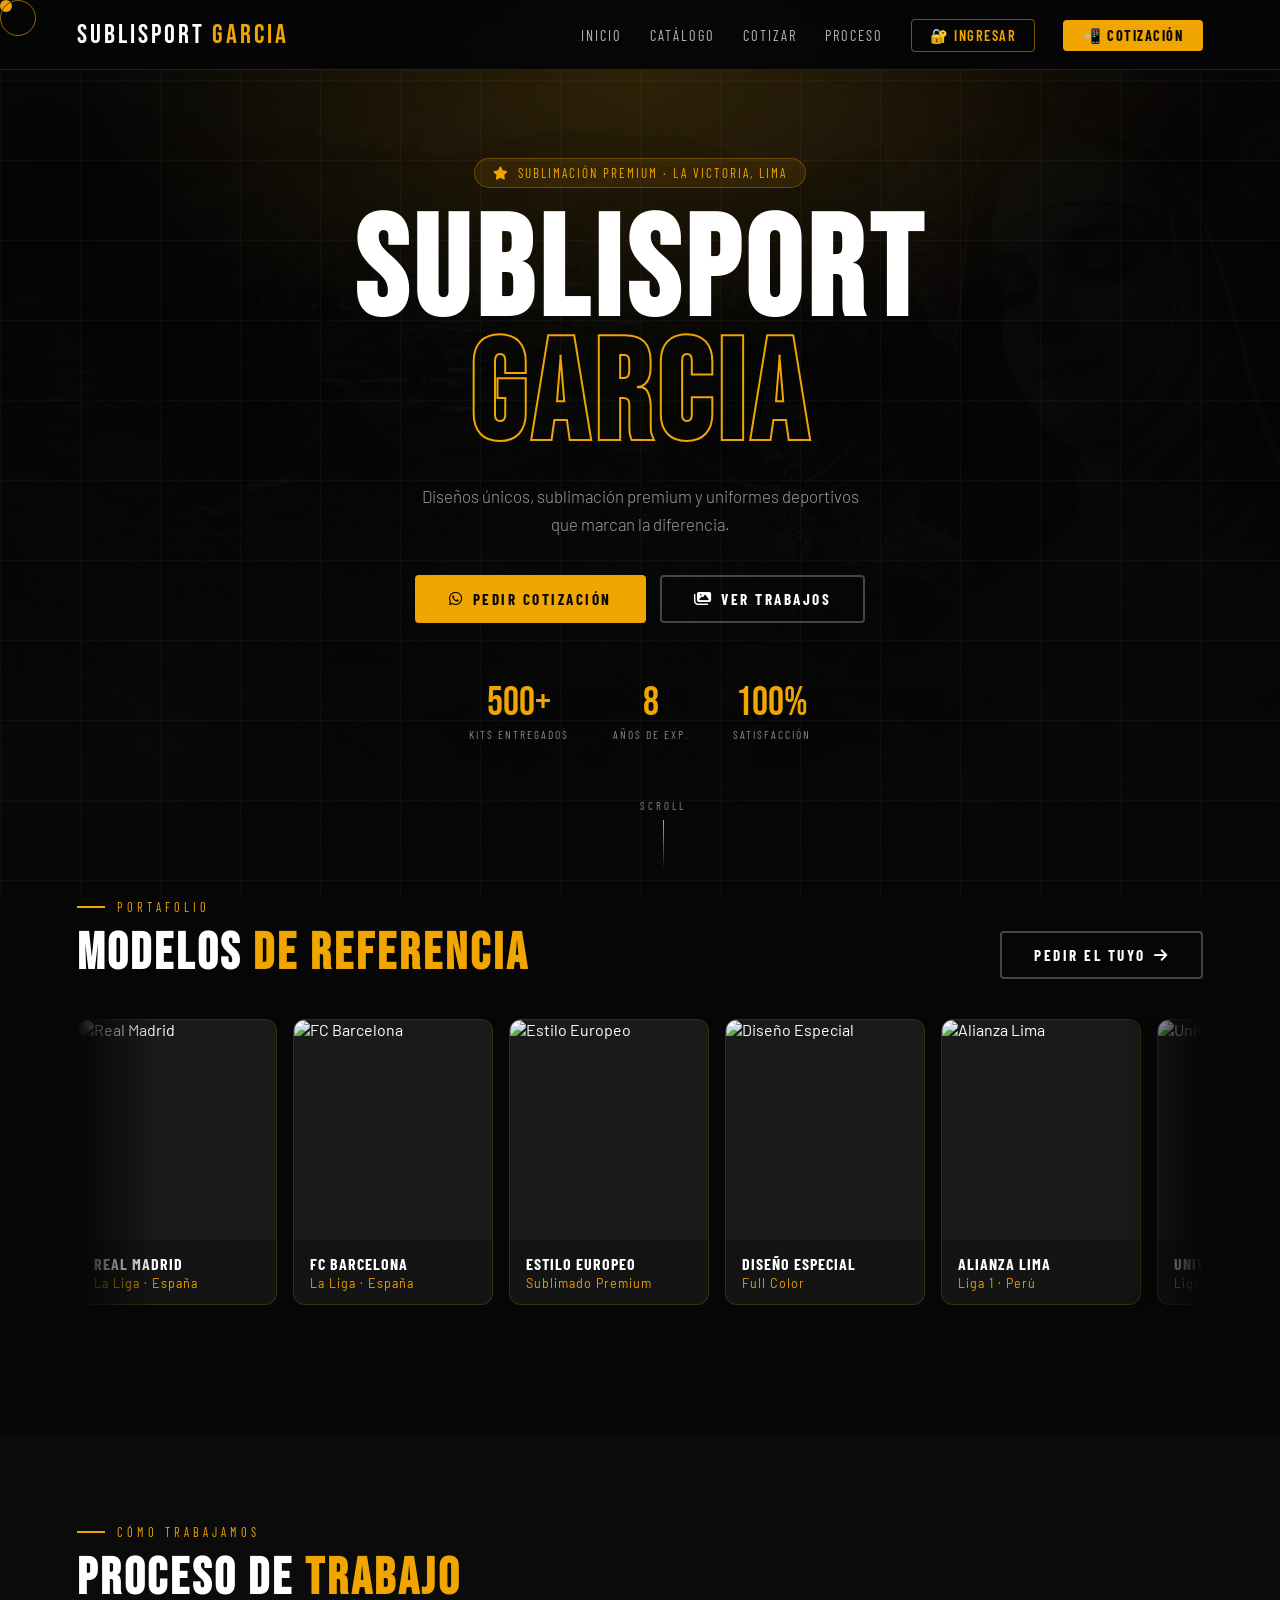
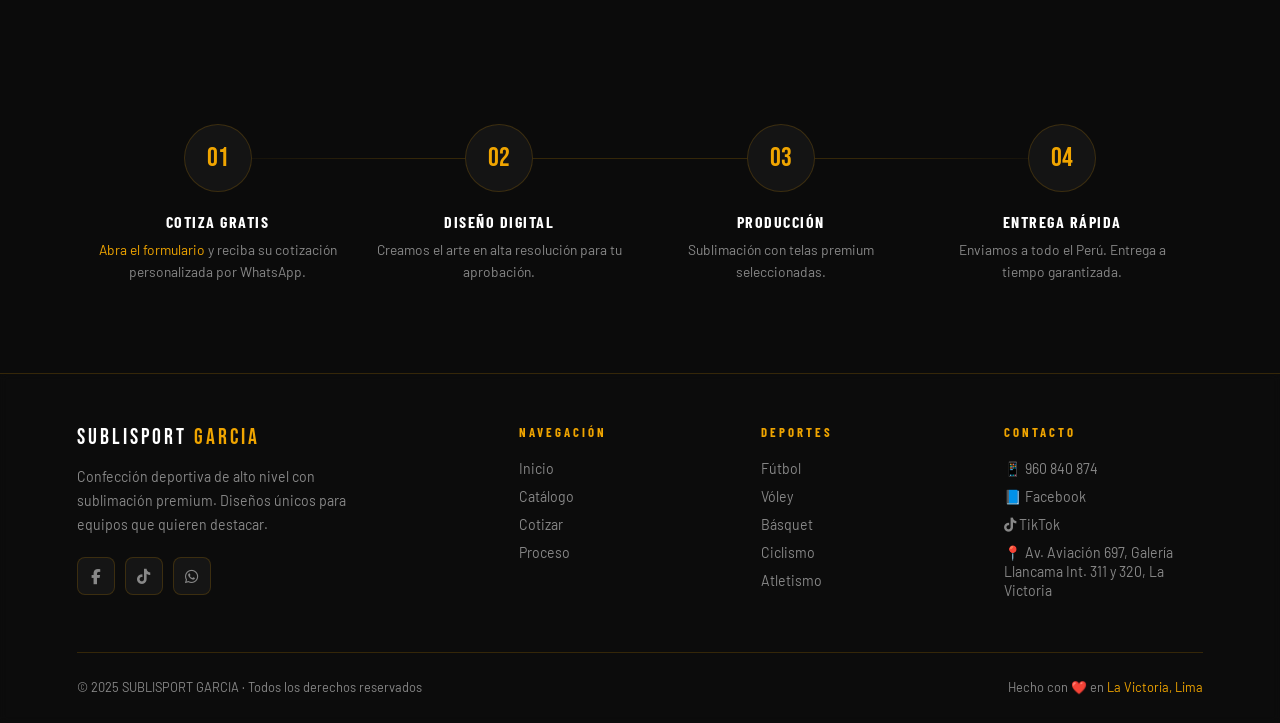
==== src/SubliSport.Web/wwwroot/index.html @ f40c61a0 "Agregar fondo sutil de Santa Rosa de Lima en la landing. Incluye imagen optimizada con degradado dor" ====
<!DOCTYPE html>
<html lang="es">
<head>
<meta charset="UTF-8">
<meta name="viewport" content="width=device-width, initial-scale=1.0">
<title>SUBLISPORT GARCIA | Confección Deportiva de Élite</title>
<link href="https://fonts.googleapis.com/css2?family=Bebas+Neue&family=Barlow+Condensed:wght@300;400;600;700&family=Barlow:wght@300;400;500&display=swap" rel="stylesheet">
<link rel="stylesheet" href="https://cdnjs.cloudflare.com/ajax/libs/font-awesome/6.5.0/css/all.min.css">
<style>
:root {
  --gold: #F0A500;
  --gold-light: #FFD166;
  --black: #060606;
  --dark: #0E0E0E;
  --card: #141414;
  --border: rgba(240,165,0,0.18);
  --white: #FFFFFF;
  --gray: #888;
}
*, *::before, *::after { margin:0; padding:0; box-sizing:border-box; }
html { scroll-behavior: smooth; }
body { background: var(--black); color: var(--white); font-family: 'Barlow', sans-serif; overflow-x: hidden; cursor: none; position: relative; }
.site-backdrop { position: fixed; inset: 0; z-index: 0; pointer-events: none; overflow: hidden; }
.site-backdrop-photo { position: absolute; inset: -6%; background: url('assets/img/santa-rosita.jpg') center/cover no-repeat; opacity: 0.13; filter: grayscale(20%) sepia(18%) contrast(1.04) brightness(0.52); transform: scale(1.06); animation: bgDrift 32s ease-in-out infinite alternate; }
.site-backdrop-glow { position: absolute; inset: 0; background: radial-gradient(ellipse 100% 75% at 50% -5%, rgba(240,165,0,0.2) 0%, transparent 52%), radial-gradient(ellipse 65% 55% at 95% 95%, rgba(240,165,0,0.07) 0%, transparent 48%), radial-gradient(ellipse 55% 45% at 5% 85%, rgba(255,209,102,0.05) 0%, transparent 42%); }
.site-backdrop-veil { position: absolute; inset: 0; background: linear-gradient(180deg, rgba(6,6,6,0.84) 0%, rgba(6,6,6,0.5) 38%, rgba(6,6,6,0.68) 62%, rgba(6,6,6,0.94) 100%), linear-gradient(118deg, rgba(6,6,6,0.78) 0%, transparent 40%, rgba(6,6,6,0.82) 100%); }
@keyframes bgDrift { from { transform: scale(1.06) translate(0, 0); } to { transform: scale(1.09) translate(-0.8%, 0.6%); } }
.navbar, .hero, .section, footer { position: relative; z-index: 1; }
.cursor { width:12px; height:12px; background:var(--gold); border-radius:50%; position:fixed; top:0; left:0; pointer-events:none; z-index:99999; transition:transform 0.1s; mix-blend-mode:difference; }
.cursor-ring { width:36px; height:36px; border:1.5px solid var(--gold); border-radius:50%; position:fixed; top:0; left:0; pointer-events:none; z-index:99998; transition:all 0.15s ease; opacity:0.6; }
::-webkit-scrollbar { width: 4px; }
::-webkit-scrollbar-track { background: var(--black); }
::-webkit-scrollbar-thumb { background: var(--gold); border-radius: 4px; }

.navbar { display:flex; justify-content:space-between; align-items:center; padding:0 6%; height:70px; background:rgba(6,6,6,0.96); backdrop-filter:blur(12px); position:fixed; width:100%; z-index:1000; border-bottom:1px solid var(--border); transition:0.3s; }
.navbar.scrolled { box-shadow: 0 4px 40px rgba(240,165,0,0.08); }
.logo { font-family:'Bebas Neue'; font-size:1.7rem; letter-spacing:3px; color:var(--white); text-decoration:none; }
.logo span { color:var(--gold); }
.nav-links { display:flex; list-style:none; gap:28px; align-items:center; }
.nav-links a { color:rgba(255,255,255,0.7); text-decoration:none; font-family:'Barlow Condensed'; font-size:0.9rem; letter-spacing:2px; text-transform:uppercase; transition:color 0.25s; position:relative; padding-bottom:4px; }
.nav-links a::after { content:''; position:absolute; bottom:0; left:0; width:0; height:1.5px; background:var(--gold); transition:width 0.3s; }
.nav-links a:hover { color:var(--white); }
.nav-links a:hover::after { width:100%; }
.nav-cta { background:var(--gold)!important; color:var(--black)!important; padding:7px 20px!important; border-radius:4px; font-weight:700!important; letter-spacing:1.5px!important; }
.nav-cta::after { display:none!important; }
.nav-cta:hover { background:var(--gold-light)!important; }
.nav-login { border:1.5px solid rgba(240,165,0,0.5)!important; color:var(--gold)!important; padding:7px 18px!important; border-radius:4px; font-weight:600!important; letter-spacing:1.5px!important; }
.nav-login::after { display:none!important; }
.nav-login:hover { background:rgba(240,165,0,0.12)!important; color:var(--gold-light)!important; }
.hamburger { display:none; flex-direction:column; gap:5px; cursor:pointer; background:none; border:none; }
.hamburger span { width:24px; height:2px; background:var(--white); transition:0.3s; display:block; }

.hero { height:100vh; display:flex; align-items:center; justify-content:center; text-align:center; position:relative; overflow:hidden; }
.hero-bg { position:absolute; inset:0; background: radial-gradient(ellipse 75% 55% at 50% 8%, rgba(240,165,0,0.14) 0%, transparent 58%), linear-gradient(180deg, rgba(6,6,6,0.15) 0%, transparent 45%, rgba(10,10,10,0.35) 100%); }
.field-lines { position:absolute; inset:0; opacity:0.04; background-image: linear-gradient(90deg,rgba(255,255,255,0.8) 1px,transparent 1px), linear-gradient(rgba(255,255,255,0.8) 1px,transparent 1px); background-size:80px 80px; }
.hero-badge { display:inline-flex; align-items:center; gap:8px; background:rgba(240,165,0,0.1); border:1px solid rgba(240,165,0,0.3); border-radius:30px; padding:6px 18px; font-family:'Barlow Condensed'; font-size:0.82rem; letter-spacing:2px; color:var(--gold); text-transform:uppercase; margin-bottom:24px; animation:fadeDown 1s 0.2s both; }
.hero-content { position:relative; z-index:2; max-width:900px; padding:0 20px; }
.hero-content h1 { font-family:'Bebas Neue'; font-size:clamp(5rem,11vw,10rem); line-height:0.88; letter-spacing:6px; margin-bottom:22px; animation:fadeUp 1s 0.4s both; }
.hero-content h1 em { font-style:normal; -webkit-text-stroke:2px var(--gold); color:transparent; }
.hero-content p { font-size:1.05rem; color:rgba(255,255,255,0.6); max-width:460px; margin:0 auto 36px; line-height:1.7; font-weight:300; animation:fadeUp 1s 0.6s both; }
.hero-btns { display:flex; gap:14px; justify-content:center; flex-wrap:wrap; animation:fadeUp 1s 0.8s both; }
.btn-main { background:var(--gold); color:var(--black); padding:13px 32px; text-decoration:none; font-family:'Barlow Condensed'; font-size:0.95rem; font-weight:700; letter-spacing:2.5px; text-transform:uppercase; border-radius:4px; transition:all 0.3s; border:2px solid var(--gold); display:inline-flex; align-items:center; gap:8px; cursor:pointer; }
.btn-main:hover { background:transparent; color:var(--gold); transform:translateY(-2px); }
.btn-outline { border:2px solid rgba(255,255,255,0.25); color:var(--white); padding:13px 32px; text-decoration:none; font-family:'Barlow Condensed'; font-size:0.95rem; font-weight:700; letter-spacing:2.5px; text-transform:uppercase; border-radius:4px; transition:all 0.3s; display:inline-flex; align-items:center; gap:8px; }
.btn-outline:hover { border-color:var(--gold); color:var(--gold); transform:translateY(-2px); }
.hero-stats { display:flex; gap:44px; justify-content:center; margin-top:60px; animation:fadeUp 1s 1s both; }
.stat { text-align:center; }
.stat-num { font-family:'Bebas Neue'; font-size:2.5rem; color:var(--gold); line-height:1; display:block; }
.stat-label { font-family:'Barlow Condensed'; font-size:0.72rem; letter-spacing:2px; text-transform:uppercase; color:var(--gray); }
.scroll-indicator { position:absolute; bottom:30px; left:50%; transform:translateX(-50%); display:flex; flex-direction:column; align-items:center; gap:8px; animation:fadeUp 1s 1.2s both; }
.scroll-line { width:1px; height:50px; background:linear-gradient(to bottom,var(--gold),transparent); animation:scrollPulse 2s infinite; }
.scroll-text { font-family:'Barlow Condensed'; font-size:0.68rem; letter-spacing:3px; color:var(--gray); text-transform:uppercase; }

.section { padding:90px 6%; }
.section-tag { font-family:'Barlow Condensed'; font-size:0.78rem; letter-spacing:4px; color:var(--gold); text-transform:uppercase; display:flex; align-items:center; gap:12px; margin-bottom:14px; }
.section-tag::before { content:''; width:28px; height:1.5px; background:var(--gold); }
.section-title { font-family:'Bebas Neue'; font-size:clamp(2rem,4vw,3.5rem); letter-spacing:3px; line-height:1; margin-bottom:50px; }
.section-title span { color:var(--gold); }

.catalog-intro { display:flex; justify-content:space-between; align-items:flex-end; margin-bottom:40px; flex-wrap:wrap; gap:16px; }
.jerseys-slider-wrap { overflow:hidden; position:relative; }
.jerseys-slider-wrap::before, .jerseys-slider-wrap::after { content:''; position:absolute; top:0; bottom:0; width:80px; z-index:2; pointer-events:none; }
.jerseys-slider-wrap::before { left:0; background:linear-gradient(to right,var(--black),transparent); }
.jerseys-slider-wrap::after { right:0; background:linear-gradient(to left,var(--black),transparent); }
.jerseys-track { display:flex; gap:16px; animation:slideLoop 30s linear infinite; width:max-content; }
.jerseys-track:hover { animation-play-state:paused; }
.jersey-card { width:200px; flex-shrink:0; background:var(--card); border:1px solid var(--border); border-radius:12px; overflow:hidden; transition:all 0.35s; cursor:pointer; }
.jersey-card:hover { border-color:rgba(240,165,0,0.45); transform:translateY(-6px); box-shadow:0 16px 40px rgba(0,0,0,0.5); }
.jersey-card img { width:100%; height:220px; object-fit:contain; object-position:center; display:block; background:#1a1a1a; transition:transform 0.4s; }
.jersey-card:hover img { transform:scale(1.05); }
.jersey-card-info { padding:14px 16px; }
.jersey-card-info h4 { font-family:'Barlow Condensed'; font-size:1rem; letter-spacing:1px; text-transform:uppercase; margin-bottom:3px; }
.jersey-card-info p { font-size:0.78rem; color:var(--gold); letter-spacing:1px; }

.process-section { padding:90px 6%; background:rgba(14,14,14,0.72); backdrop-filter:blur(3px); }
.steps-grid { display:grid; grid-template-columns:repeat(4,1fr); gap:0; position:relative; }
.steps-grid::before { content:''; position:absolute; top:34px; left:10%; right:10%; height:1px; background:linear-gradient(90deg,transparent,var(--border),var(--border),var(--border),transparent); }
.step { text-align:center; padding:0 16px; }
.step-num { width:68px; height:68px; border-radius:50%; background:var(--card); border:1px solid var(--border); display:flex; align-items:center; justify-content:center; font-family:'Bebas Neue'; font-size:1.7rem; color:var(--gold); margin:0 auto 20px; position:relative; z-index:1; transition:all 0.3s; }
.step:hover .step-num { background:rgba(240,165,0,0.1); border-color:var(--gold); box-shadow:0 0 24px rgba(240,165,0,0.2); }
.step h3 { font-family:'Barlow Condensed'; font-size:1rem; letter-spacing:1.5px; text-transform:uppercase; margin-bottom:8px; }
.step p { color:var(--gray); font-size:0.86rem; line-height:1.6; }

footer { background:rgba(14,14,14,0.82); backdrop-filter:blur(4px); border-top:1px solid var(--border); padding:50px 6% 28px; }
.footer-top { display:grid; grid-template-columns:2fr 1fr 1fr 1fr; gap:44px; margin-bottom:44px; }
.footer-brand .logo { font-size:1.4rem; margin-bottom:14px; display:block; }
.footer-brand p { color:var(--gray); font-size:0.88rem; line-height:1.7; max-width:270px; margin-bottom:20px; }
.social-links { display:flex; gap:10px; }
.social-link { width:38px; height:38px; background:rgba(255,255,255,0.04); border:1px solid var(--border); border-radius:8px; display:flex; align-items:center; justify-content:center; color:var(--gray); font-size:0.95rem; text-decoration:none; transition:all 0.3s; }
.social-link:hover { background:rgba(240,165,0,0.1); border-color:var(--gold); color:var(--gold); }
.footer-col h4 { font-family:'Barlow Condensed'; font-size:0.8rem; letter-spacing:3px; text-transform:uppercase; color:var(--gold); margin-bottom:18px; }
.footer-col ul { list-style:none; }
.footer-col ul li { margin-bottom:9px; }
.footer-col ul a { color:var(--gray); text-decoration:none; font-size:0.88rem; transition:color 0.25s; }
.footer-col ul a:hover { color:var(--white); }
.footer-bottom { display:flex; justify-content:space-between; align-items:center; padding-top:26px; border-top:1px solid var(--border); flex-wrap:wrap; gap:14px; }
.footer-bottom p { color:var(--gray); font-size:0.8rem; }
.footer-bottom a { color:var(--gold); text-decoration:none; }

@keyframes fadeUp { from{opacity:0;transform:translateY(30px)} to{opacity:1;transform:translateY(0)} }
@keyframes fadeDown { from{opacity:0;transform:translateY(-20px)} to{opacity:1;transform:translateY(0)} }
@keyframes scrollPulse { 0%,100%{opacity:0.3} 50%{opacity:1} }
@keyframes slideLoop { 0%{transform:translateX(0)} 100%{transform:translateX(-50%)} }
.reveal { opacity:0; transform:translateY(36px); transition:opacity 0.7s,transform 0.7s; }
.reveal.visible { opacity:1; transform:translateY(0); }
.reveal-delay-1 { transition-delay:0.1s; }
.reveal-delay-2 { transition-delay:0.2s; }
.reveal-delay-3 { transition-delay:0.3s; }

@media(max-width:1024px){
  .steps-grid{grid-template-columns:repeat(2,1fr);gap:36px;}
  .steps-grid::before{display:none;}
  .footer-top{grid-template-columns:1fr 1fr;}
}
@media(max-width:768px){
  body{cursor:auto;}
  .cursor,.cursor-ring{display:none;}
  .nav-links{display:none;flex-direction:column;position:fixed;top:70px;left:0;right:0;background:rgba(6,6,6,0.99);padding:28px 6%;gap:22px;border-bottom:1px solid var(--border);}
  .nav-links.open{display:flex;}
  .hamburger{display:flex;}
  .hero-stats{gap:24px;}
  .stat-num{font-size:2rem;}
  .steps-grid{grid-template-columns:1fr 1fr;}
  .footer-top{grid-template-columns:1fr;gap:28px;}
}
@media(max-width:480px){
  .steps-grid{grid-template-columns:1fr;}
  .hero-btns{flex-direction:column;align-items:center;}
  .hero-content h1{font-size:4.2rem;}
}
</style>
</head>
<body>

<div class="site-backdrop" aria-hidden="true">
  <div class="site-backdrop-photo"></div>
  <div class="site-backdrop-glow"></div>
  <div class="site-backdrop-veil"></div>
</div>

<div class="cursor" id="cursor"></div>
<div class="cursor-ring" id="cursorRing"></div>

<nav class="navbar" id="navbar">
  <a href="index.html" class="logo">SUBLISPORT <span>GARCIA</span></a>
  <ul class="nav-links" id="navLinks">
    <li><a href="#inicio">Inicio</a></li>
    <li><a href="#catalogo">Catálogo</a></li>
    <li><a href="cotizar.html" target="_blank" rel="noopener noreferrer">Cotizar</a></li>
    <li><a href="#proceso">Proceso</a></li>
    <li><a href="https://sublisport-garcia-production.up.railway.app/login" data-panel-login target="_blank" rel="noopener noreferrer" class="nav-login">🔐 INGRESAR</a></li>
    <li><a href="cotizar.html" target="_blank" rel="noopener noreferrer" class="nav-cta">📲 Cotización</a></li>
  </ul>
  <button class="hamburger" id="hamburger" onclick="toggleMenu()">
    <span></span><span></span><span></span>
  </button>
</nav>

<section id="inicio" class="hero">
  <div class="hero-bg"></div>
  <div class="field-lines"></div>
  <div class="hero-content">
    <div class="hero-badge"><i class="fas fa-star"></i> Sublimación Premium · La Victoria, Lima</div>
    <h1>SUBLISPORT<br><em>GARCIA</em></h1>
    <p>Diseños únicos, sublimación premium y uniformes deportivos que marcan la diferencia.</p>
    <div class="hero-btns">
      <a href="cotizar.html" target="_blank" rel="noopener noreferrer" class="btn-main"><i class="fab fa-whatsapp"></i> PEDIR COTIZACIÓN</a>
      <a href="#catalogo" class="btn-outline"><i class="fas fa-images"></i> VER TRABAJOS</a>
    </div>
    <div class="hero-stats">
      <div class="stat"><span class="stat-num">500+</span><span class="stat-label">Kits Entregados</span></div>
      <div class="stat"><span class="stat-num">8</span><span class="stat-label">Años de Exp.</span></div>
      <div class="stat"><span class="stat-num">100%</span><span class="stat-label">Satisfacción</span></div>
    </div>
  </div>
  <div class="scroll-indicator">
    <span class="scroll-text">Scroll</span>
    <div class="scroll-line"></div>
  </div>
</section>

<section id="catalogo" class="section" style="padding-top:0;">
  <div class="catalog-intro">
    <div>
      <div class="section-tag reveal">Portafolio</div>
      <h2 class="section-title reveal reveal-delay-1" style="margin-bottom:0;">MODELOS <span>DE REFERENCIA</span></h2>
    </div>
    <a href="cotizar.html" target="_blank" rel="noopener noreferrer" class="btn-outline reveal">Pedir el tuyo <i class="fas fa-arrow-right"></i></a>
  </div>
  <div class="jerseys-slider-wrap reveal" style="margin-bottom:40px;">
    <div class="jerseys-track" id="catalogTrack"></div>
  </div>
</section>

<section id="proceso" class="process-section">
  <div style="padding:0 0 70px;">
    <div class="section-tag reveal">Cómo trabajamos</div>
    <h2 class="section-title reveal reveal-delay-1">PROCESO DE <span>TRABAJO</span></h2>
  </div>
  <div class="steps-grid">
    <div class="step reveal">
      <div class="step-num">01</div>
      <h3>Cotiza gratis</h3>
      <p><a href="cotizar.html" target="_blank" rel="noopener noreferrer" style="color:var(--gold);text-decoration:none;">Abra el formulario</a> y reciba su cotización personalizada por WhatsApp.</p>
    </div>
    <div class="step reveal reveal-delay-1">
      <div class="step-num">02</div>
      <h3>Diseño digital</h3>
      <p>Creamos el arte en alta resolución para tu aprobación.</p>
    </div>
    <div class="step reveal reveal-delay-2">
      <div class="step-num">03</div>
      <h3>Producción</h3>
      <p>Sublimación con telas premium seleccionadas.</p>
    </div>
    <div class="step reveal reveal-delay-3">
      <div class="step-num">04</div>
      <h3>Entrega rápida</h3>
      <p>Enviamos a todo el Perú. Entrega a tiempo garantizada.</p>
    </div>
  </div>
</section>

<footer>
  <div class="footer-top">
    <div class="footer-brand">
      <span class="logo">SUBLISPORT <span>GARCIA</span></span>
      <p>Confección deportiva de alto nivel con sublimación premium. Diseños únicos para equipos que quieren destacar.</p>
      <div class="social-links">
        <a href="https://www.facebook.com/wilber.garcia.902" target="_blank" class="social-link"><i class="fab fa-facebook-f"></i></a>
        <a href="https://www.tiktok.com/@cayarino.sport" target="_blank" class="social-link"><i class="fab fa-tiktok"></i></a>
        <a href="https://wa.me/51960840874" data-wa-contact target="_blank" class="social-link"><i class="fab fa-whatsapp"></i></a>
      </div>
    </div>
    <div class="footer-col">
      <h4>Navegación</h4>
      <ul>
        <li><a href="#inicio">Inicio</a></li>
        <li><a href="#catalogo">Catálogo</a></li>
        <li><a href="cotizar.html" target="_blank" rel="noopener noreferrer">Cotizar</a></li>
        <li><a href="#proceso">Proceso</a></li>
      </ul>
    </div>
    <div class="footer-col">
      <h4>Deportes</h4>
      <ul>
        <li><a href="cotizar.html" target="_blank" rel="noopener noreferrer">Fútbol</a></li>
        <li><a href="cotizar.html" target="_blank" rel="noopener noreferrer">Vóley</a></li>
        <li><a href="cotizar.html" target="_blank" rel="noopener noreferrer">Básquet</a></li>
        <li><a href="cotizar.html" target="_blank" rel="noopener noreferrer">Ciclismo</a></li>
        <li><a href="cotizar.html" target="_blank" rel="noopener noreferrer">Atletismo</a></li>
      </ul>
    </div>
    <div class="footer-col">
      <h4>Contacto</h4>
      <ul>
        <li><a href="https://wa.me/51960840874" data-wa-contact>📱 960 840 874</a></li>
        <li><a href="https://www.facebook.com/wilber.garcia.902">📘 Facebook</a></li>
        <li><a href="https://www.tiktok.com/@cayarino.sport"><i class="fab fa-tiktok"></i> TikTok</a></li>
        <li><a href="#" style="color:var(--gray);pointer-events:none;">📍 Av. Aviación 697, Galería Llancama Int. 311 y 320, La Victoria</a></li>
      </ul>
    </div>
  </div>
  <div class="footer-bottom">
    <p>© 2025 SUBLISPORT GARCIA · Todos los derechos reservados</p>
    <p>Hecho con ❤️ en <a href="#">La Victoria, Lima</a></p>
  </div>
</footer>

<script src="panel-config.js"></script>
<script src="landing-config.js"></script>
<script>
const cursor = document.getElementById('cursor');
const ring = document.getElementById('cursorRing');
document.addEventListener('mousemove', e => {
  cursor.style.left = e.clientX-6+'px'; cursor.style.top = e.clientY-6+'px';
  ring.style.left = e.clientX-18+'px'; ring.style.top = e.clientY-18+'px';
});
document.querySelectorAll('a,button,.jersey-card').forEach(el => {
  el.addEventListener('mouseenter',()=>{cursor.style.transform='scale(2)';ring.style.transform='scale(1.4)';ring.style.opacity='1';});
  el.addEventListener('mouseleave',()=>{cursor.style.transform='scale(1)';ring.style.transform='scale(1)';ring.style.opacity='0.6';});
});
window.addEventListener('scroll',()=>{ document.getElementById('navbar').classList.toggle('scrolled',window.scrollY>20); });
function toggleMenu(){ document.getElementById('navLinks').classList.toggle('open'); }
document.querySelectorAll('.nav-links a').forEach(a=>a.addEventListener('click',()=>document.getElementById('navLinks').classList.remove('open')));
const obs = new IntersectionObserver(entries=>entries.forEach(e=>{if(e.isIntersecting)e.target.classList.add('visible');}),{threshold:0.1});
document.querySelectorAll('.reveal').forEach(el=>obs.observe(el));
</script>
</body>
</html>
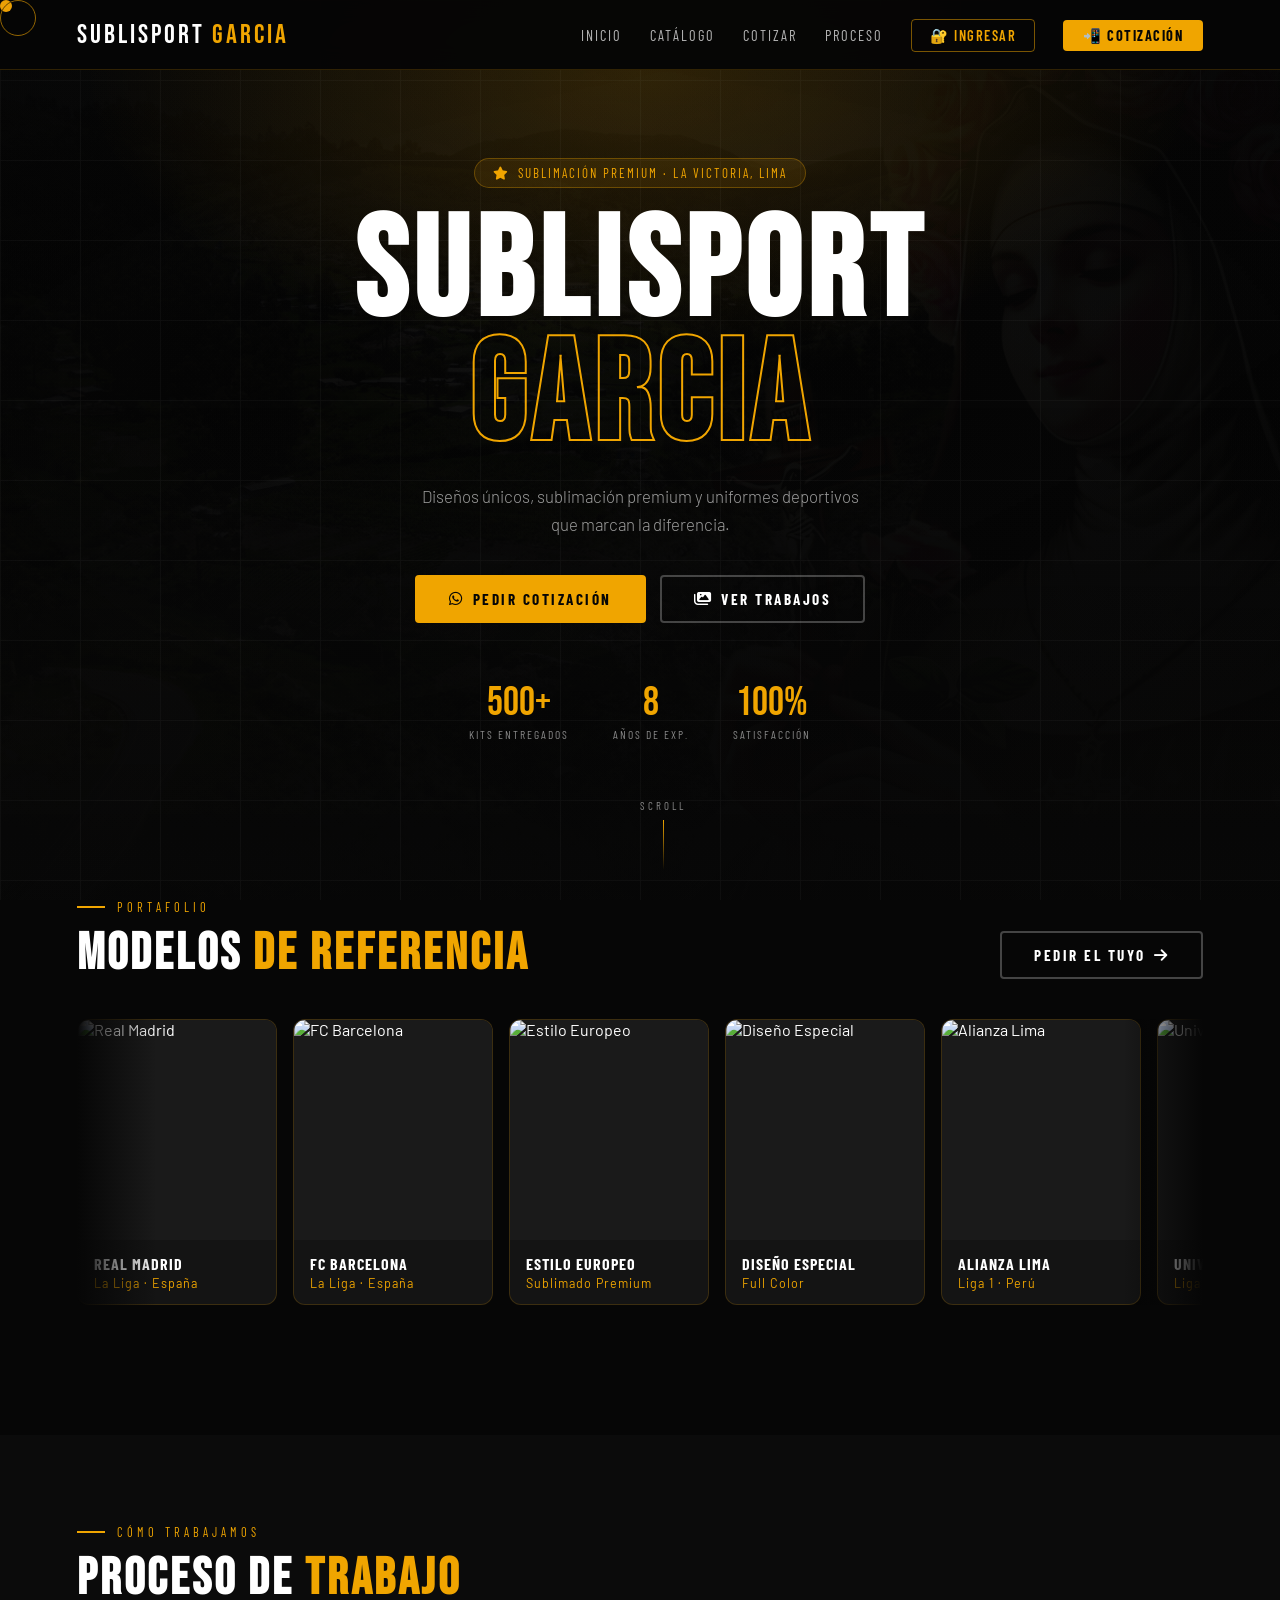
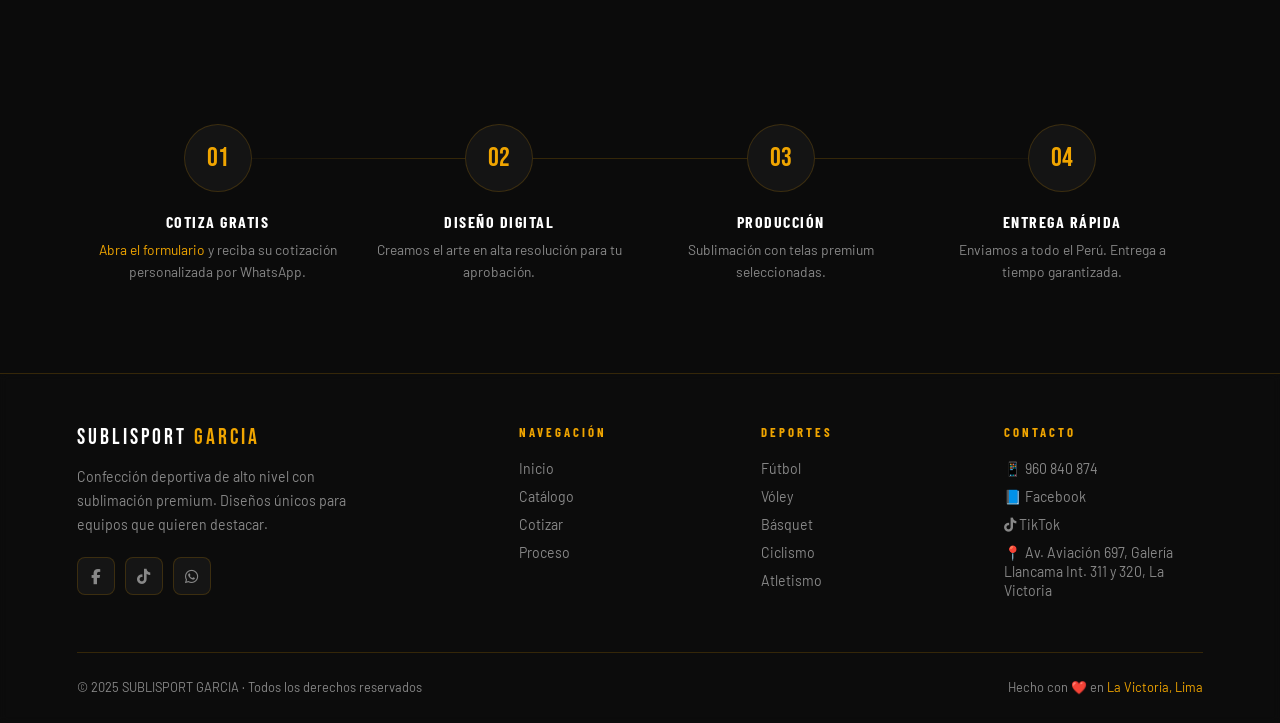
==== commit 30833e8c: "Subir opacidad del fondo de Santa Rosa al 19%. Co-authored-by: Cursor <cursoragent@cursor.com>" ====
--- a/src/SubliSport.Web/wwwroot/index.html
+++ b/src/SubliSport.Web/wwwroot/index.html
@@ -21,7 +21,7 @@
 html { scroll-behavior: smooth; }
 body { background: var(--black); color: var(--white); font-family: 'Barlow', sans-serif; overflow-x: hidden; cursor: none; position: relative; }
 .site-backdrop { position: fixed; inset: 0; z-index: 0; pointer-events: none; overflow: hidden; }
-.site-backdrop-photo { position: absolute; inset: -6%; background: url('assets/img/santa-rosita.jpg') center/cover no-repeat; opacity: 0.13; filter: grayscale(20%) sepia(18%) contrast(1.04) brightness(0.52); transform: scale(1.06); animation: bgDrift 32s ease-in-out infinite alternate; }
+.site-backdrop-photo { position: absolute; inset: -6%; background: url('assets/img/santa-rosita.jpg') center/cover no-repeat; opacity: 0.19; filter: grayscale(20%) sepia(18%) contrast(1.04) brightness(0.52); transform: scale(1.06); animation: bgDrift 32s ease-in-out infinite alternate; }
 .site-backdrop-glow { position: absolute; inset: 0; background: radial-gradient(ellipse 100% 75% at 50% -5%, rgba(240,165,0,0.2) 0%, transparent 52%), radial-gradient(ellipse 65% 55% at 95% 95%, rgba(240,165,0,0.07) 0%, transparent 48%), radial-gradient(ellipse 55% 45% at 5% 85%, rgba(255,209,102,0.05) 0%, transparent 42%); }
 .site-backdrop-veil { position: absolute; inset: 0; background: linear-gradient(180deg, rgba(6,6,6,0.84) 0%, rgba(6,6,6,0.5) 38%, rgba(6,6,6,0.68) 62%, rgba(6,6,6,0.94) 100%), linear-gradient(118deg, rgba(6,6,6,0.78) 0%, transparent 40%, rgba(6,6,6,0.82) 100%); }
 @keyframes bgDrift { from { transform: scale(1.06) translate(0, 0); } to { transform: scale(1.09) translate(-0.8%, 0.6%); } }
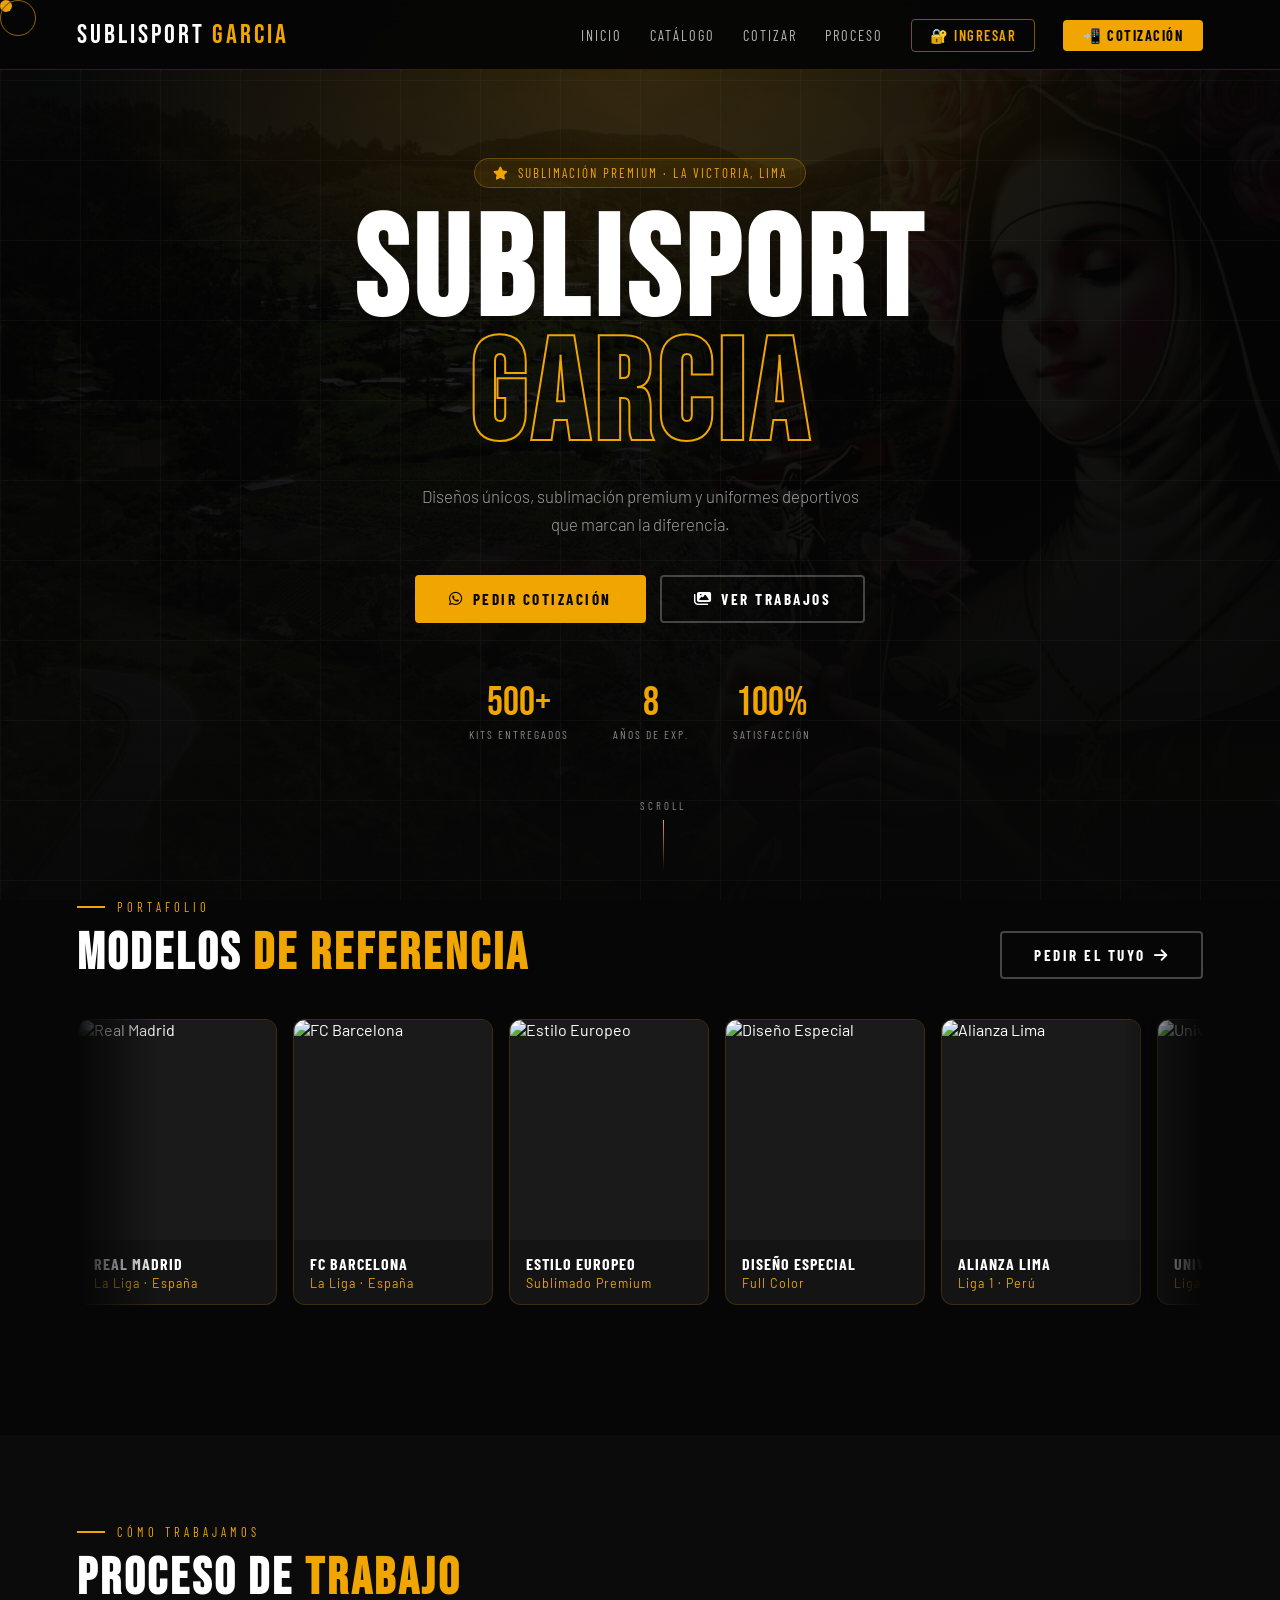
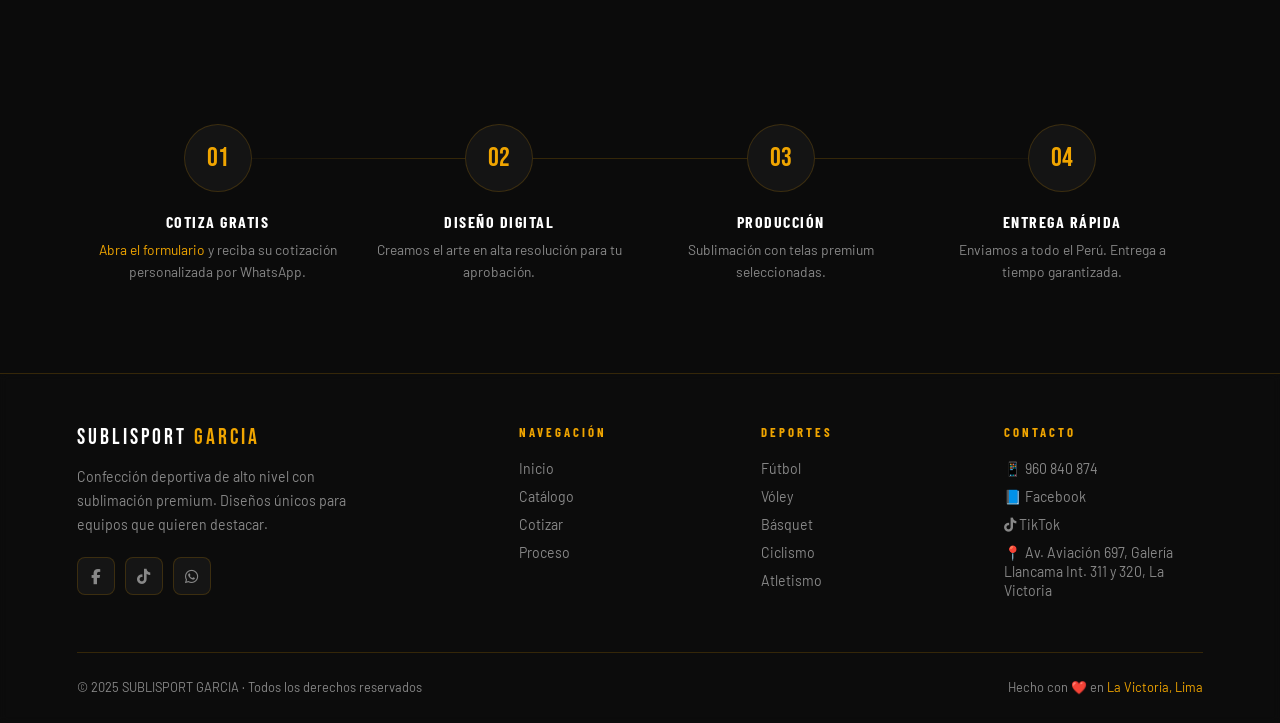
==== commit d87d8eb5: "Subir opacidad del fondo de Santa Rosa al 45%. Co-authored-by: Cursor <cursoragent@cursor.com>" ====
--- a/src/SubliSport.Web/wwwroot/index.html
+++ b/src/SubliSport.Web/wwwroot/index.html
@@ -21,7 +21,7 @@
 html { scroll-behavior: smooth; }
 body { background: var(--black); color: var(--white); font-family: 'Barlow', sans-serif; overflow-x: hidden; cursor: none; position: relative; }
 .site-backdrop { position: fixed; inset: 0; z-index: 0; pointer-events: none; overflow: hidden; }
-.site-backdrop-photo { position: absolute; inset: -6%; background: url('assets/img/santa-rosita.jpg') center/cover no-repeat; opacity: 0.19; filter: grayscale(20%) sepia(18%) contrast(1.04) brightness(0.52); transform: scale(1.06); animation: bgDrift 32s ease-in-out infinite alternate; }
+.site-backdrop-photo { position: absolute; inset: -6%; background: url('assets/img/santa-rosita.jpg') center/cover no-repeat; opacity: 0.45; filter: grayscale(20%) sepia(18%) contrast(1.04) brightness(0.52); transform: scale(1.06); animation: bgDrift 32s ease-in-out infinite alternate; }
 .site-backdrop-glow { position: absolute; inset: 0; background: radial-gradient(ellipse 100% 75% at 50% -5%, rgba(240,165,0,0.2) 0%, transparent 52%), radial-gradient(ellipse 65% 55% at 95% 95%, rgba(240,165,0,0.07) 0%, transparent 48%), radial-gradient(ellipse 55% 45% at 5% 85%, rgba(255,209,102,0.05) 0%, transparent 42%); }
 .site-backdrop-veil { position: absolute; inset: 0; background: linear-gradient(180deg, rgba(6,6,6,0.84) 0%, rgba(6,6,6,0.5) 38%, rgba(6,6,6,0.68) 62%, rgba(6,6,6,0.94) 100%), linear-gradient(118deg, rgba(6,6,6,0.78) 0%, transparent 40%, rgba(6,6,6,0.82) 100%); }
 @keyframes bgDrift { from { transform: scale(1.06) translate(0, 0); } to { transform: scale(1.09) translate(-0.8%, 0.6%); } }
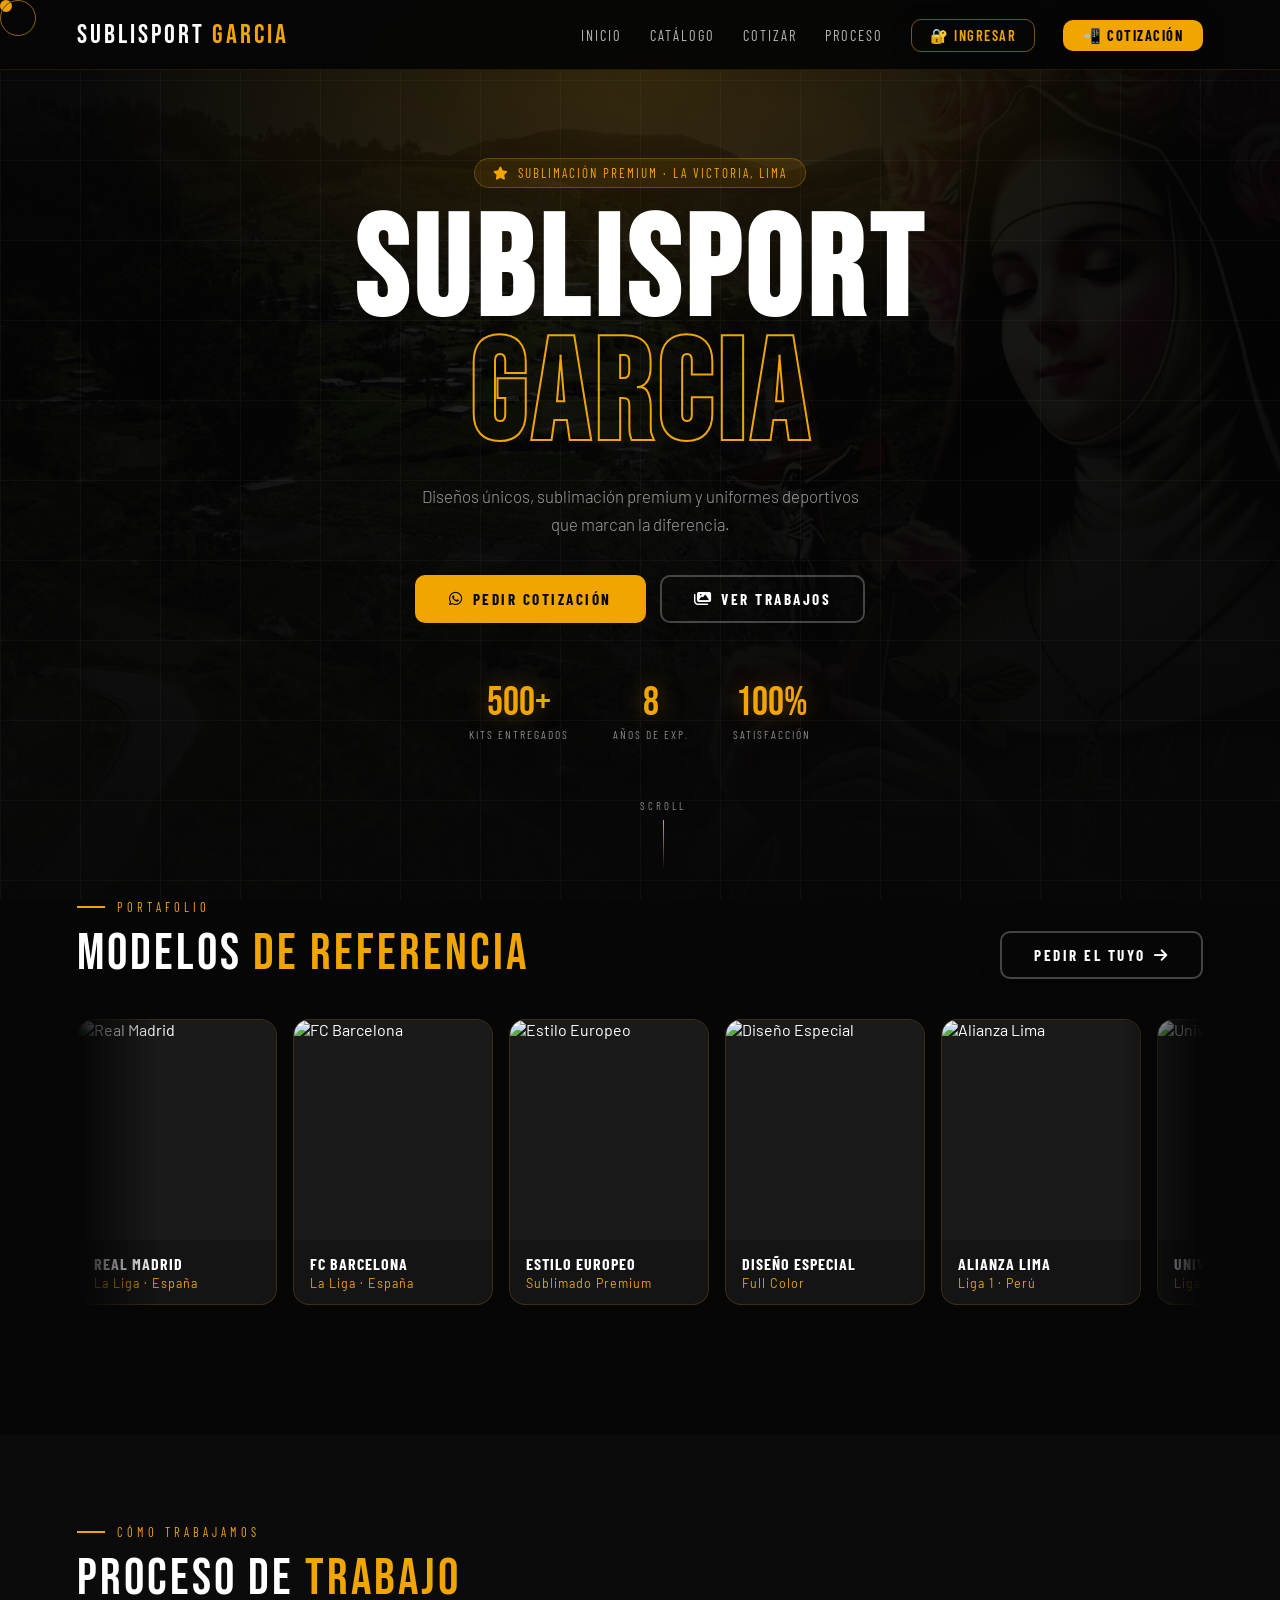
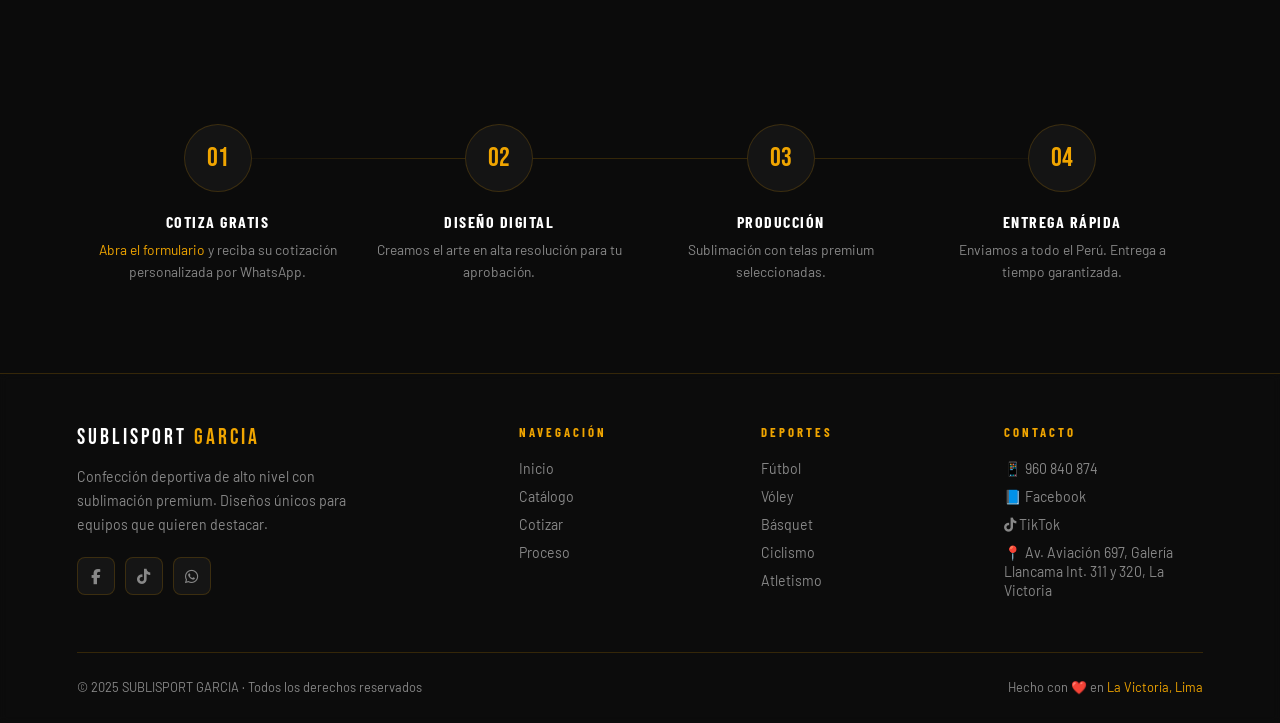
==== commit 4821665c: "Modernizar UI del sistema y separar precios retail vs MYPE. Dashboards con anillos y gráficos donut," ====
--- a/src/SubliSport.Web/wwwroot/index.html
+++ b/src/SubliSport.Web/wwwroot/index.html
@@ -149,6 +149,7 @@
   .hero-content h1{font-size:4.2rem;}
 }
 </style>
+<link rel="stylesheet" href="landing-modern.css">
 </head>
 <body>
 
--- a/src/SubliSport.Web/wwwroot/landing-modern.css
+++ b/src/SubliSport.Web/wwwroot/landing-modern.css
@@ -0,0 +1,67 @@
+/* Mejoras visuales landing — mantiene fondo Santa Rosa */
+.btn-main,
+.btn-outline,
+.nav-cta,
+.nav-login {
+    border-radius: 10px !important;
+    box-shadow: 0 4px 20px rgba(0, 0, 0, 0.25);
+    transition: transform 0.2s, box-shadow 0.2s, background 0.2s !important;
+}
+
+.btn-main:hover,
+.btn-outline:hover {
+    box-shadow: 0 8px 28px rgba(240, 165, 0, 0.2);
+}
+
+.jersey-card,
+.contact-card,
+.quote-form-card {
+    border-radius: 16px !important;
+    backdrop-filter: blur(8px);
+}
+
+.navbar {
+    border-bottom: 1px solid rgba(240, 165, 0, 0.12) !important;
+}
+
+.section-title {
+    font-weight: 400;
+}
+
+.stat-num {
+    text-shadow: 0 0 24px rgba(240, 165, 0, 0.35);
+}
+
+/* Cotizar — chips y formulario */
+.garment-chip,
+.sport-chip,
+.fabric-chip,
+.option-chip {
+    border-radius: 10px !important;
+    transition: transform 0.15s, box-shadow 0.15s !important;
+}
+
+.garment-chip.active,
+.sport-chip.active,
+.fabric-chip.active,
+.option-chip.active {
+    box-shadow: 0 0 0 2px rgba(240, 165, 0, 0.35), 0 4px 16px rgba(240, 165, 0, 0.15) !important;
+}
+
+.quote-form-card input,
+.quote-form-card select,
+.quote-form-card textarea {
+    border-radius: 10px !important;
+}
+
+.quote-submit-btn {
+    border-radius: 12px !important;
+    font-weight: 700 !important;
+    letter-spacing: 0.08em !important;
+    box-shadow: 0 6px 24px rgba(240, 165, 0, 0.3) !important;
+}
+
+.quote-form-card {
+    border: 1px solid rgba(240, 165, 0, 0.2) !important;
+    background: rgba(20, 20, 20, 0.88) !important;
+}
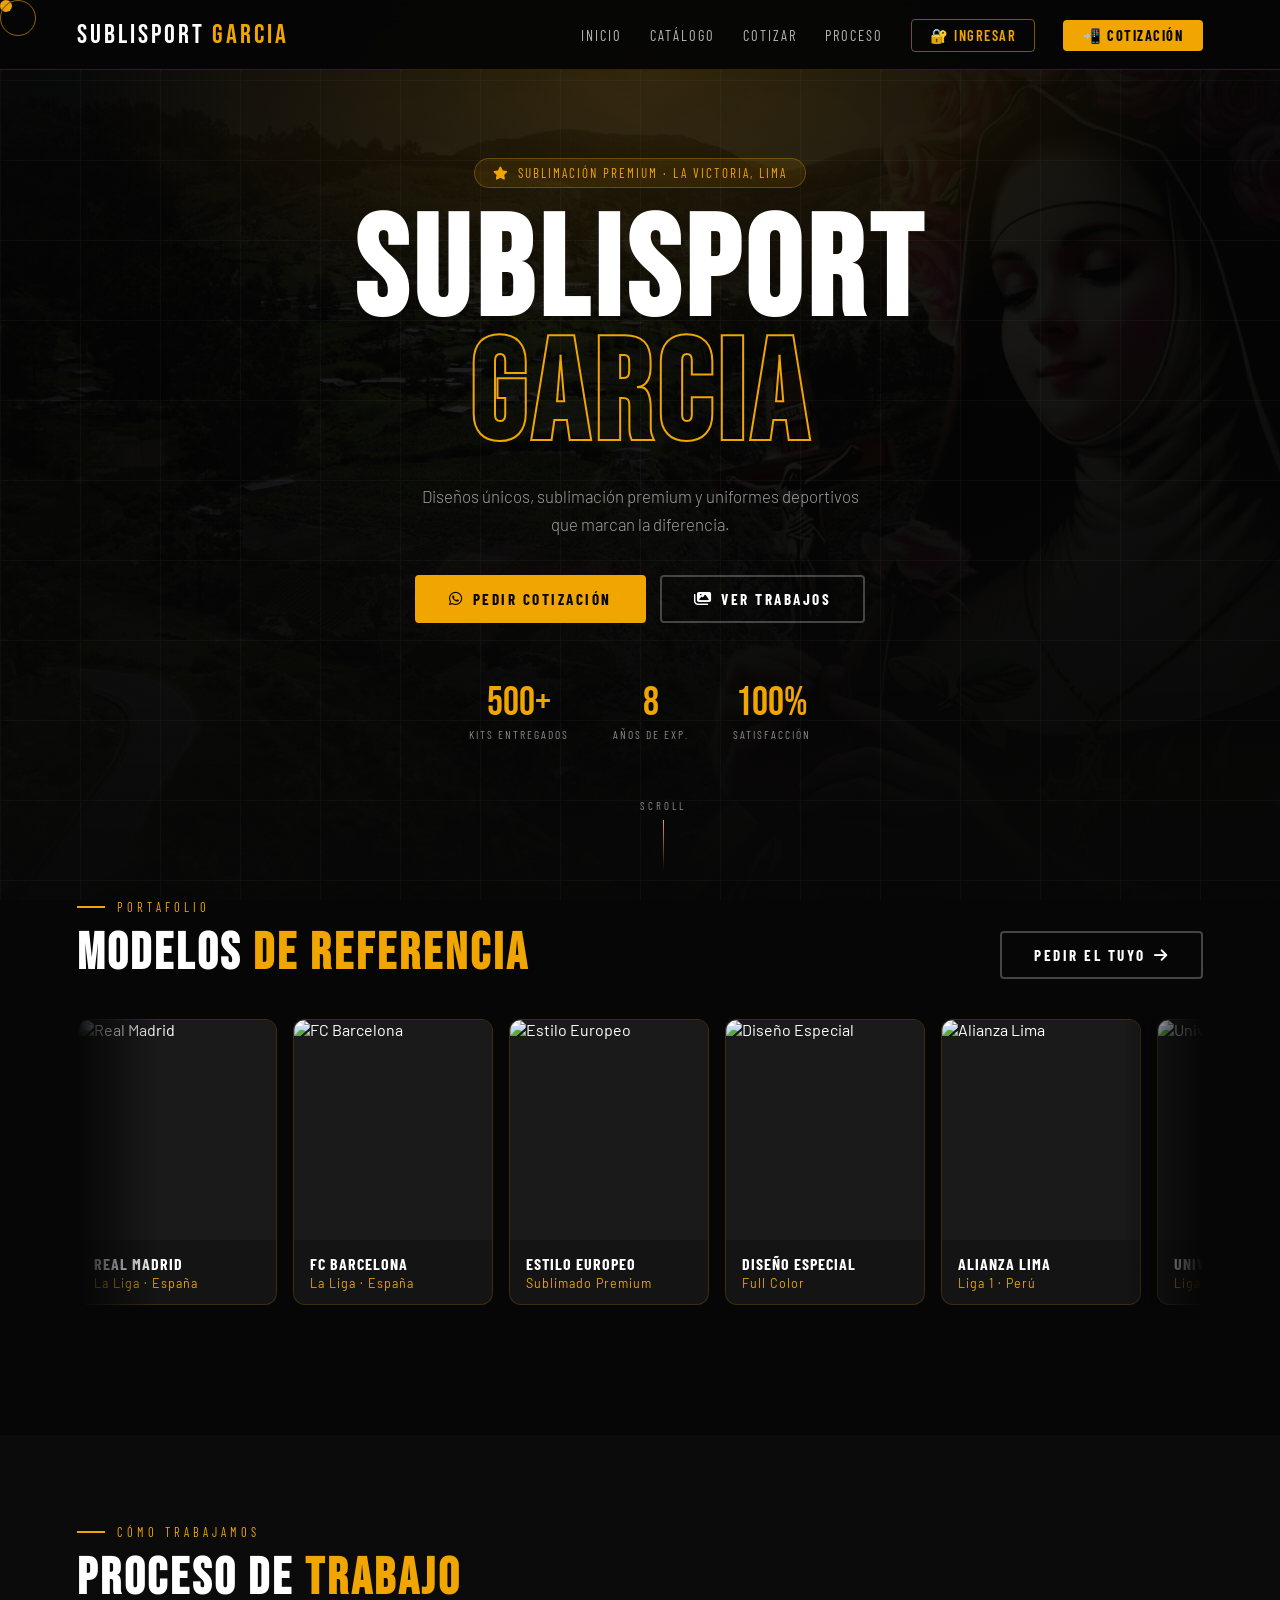
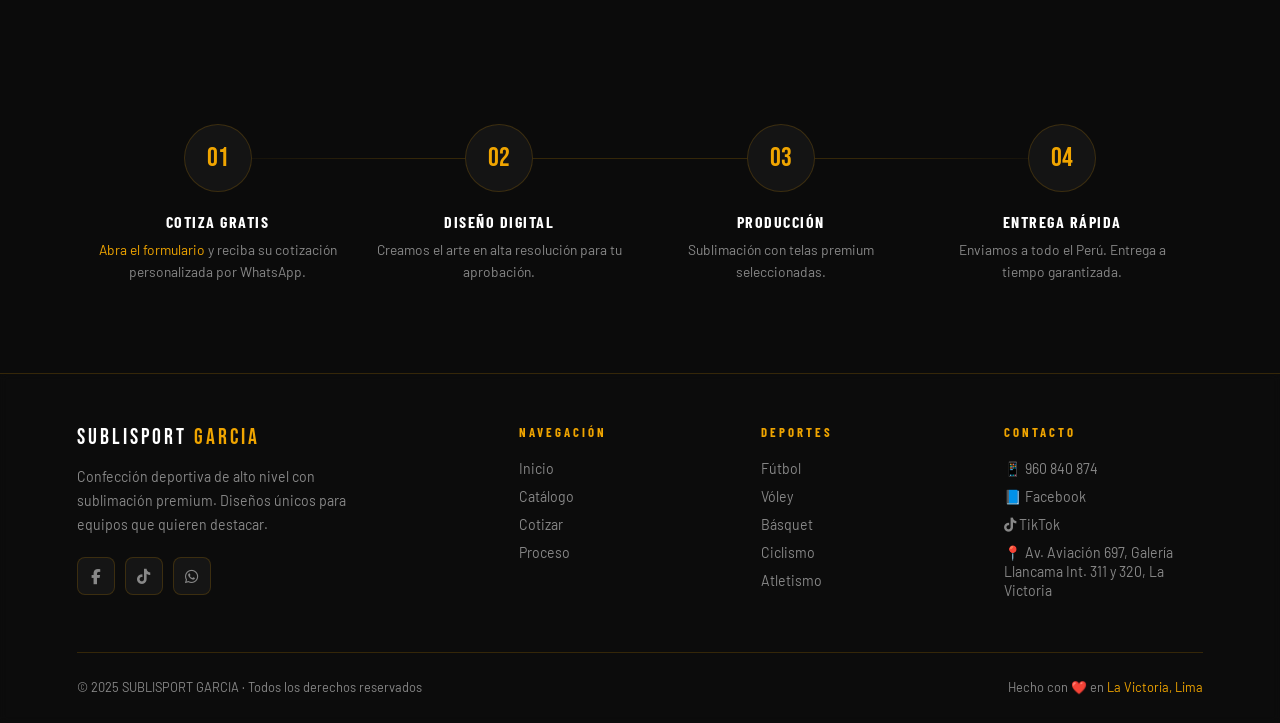
==== commit 615560a9: "Aplicar paleta turquesa y magenta técnico en todo el sistema. Panel, login, cotizar y dashboards con" ====
--- a/src/SubliSport.Web/wwwroot/index.html
+++ b/src/SubliSport.Web/wwwroot/index.html
@@ -149,7 +149,6 @@
   .hero-content h1{font-size:4.2rem;}
 }
 </style>
-<link rel="stylesheet" href="landing-modern.css">
 </head>
 <body>
 
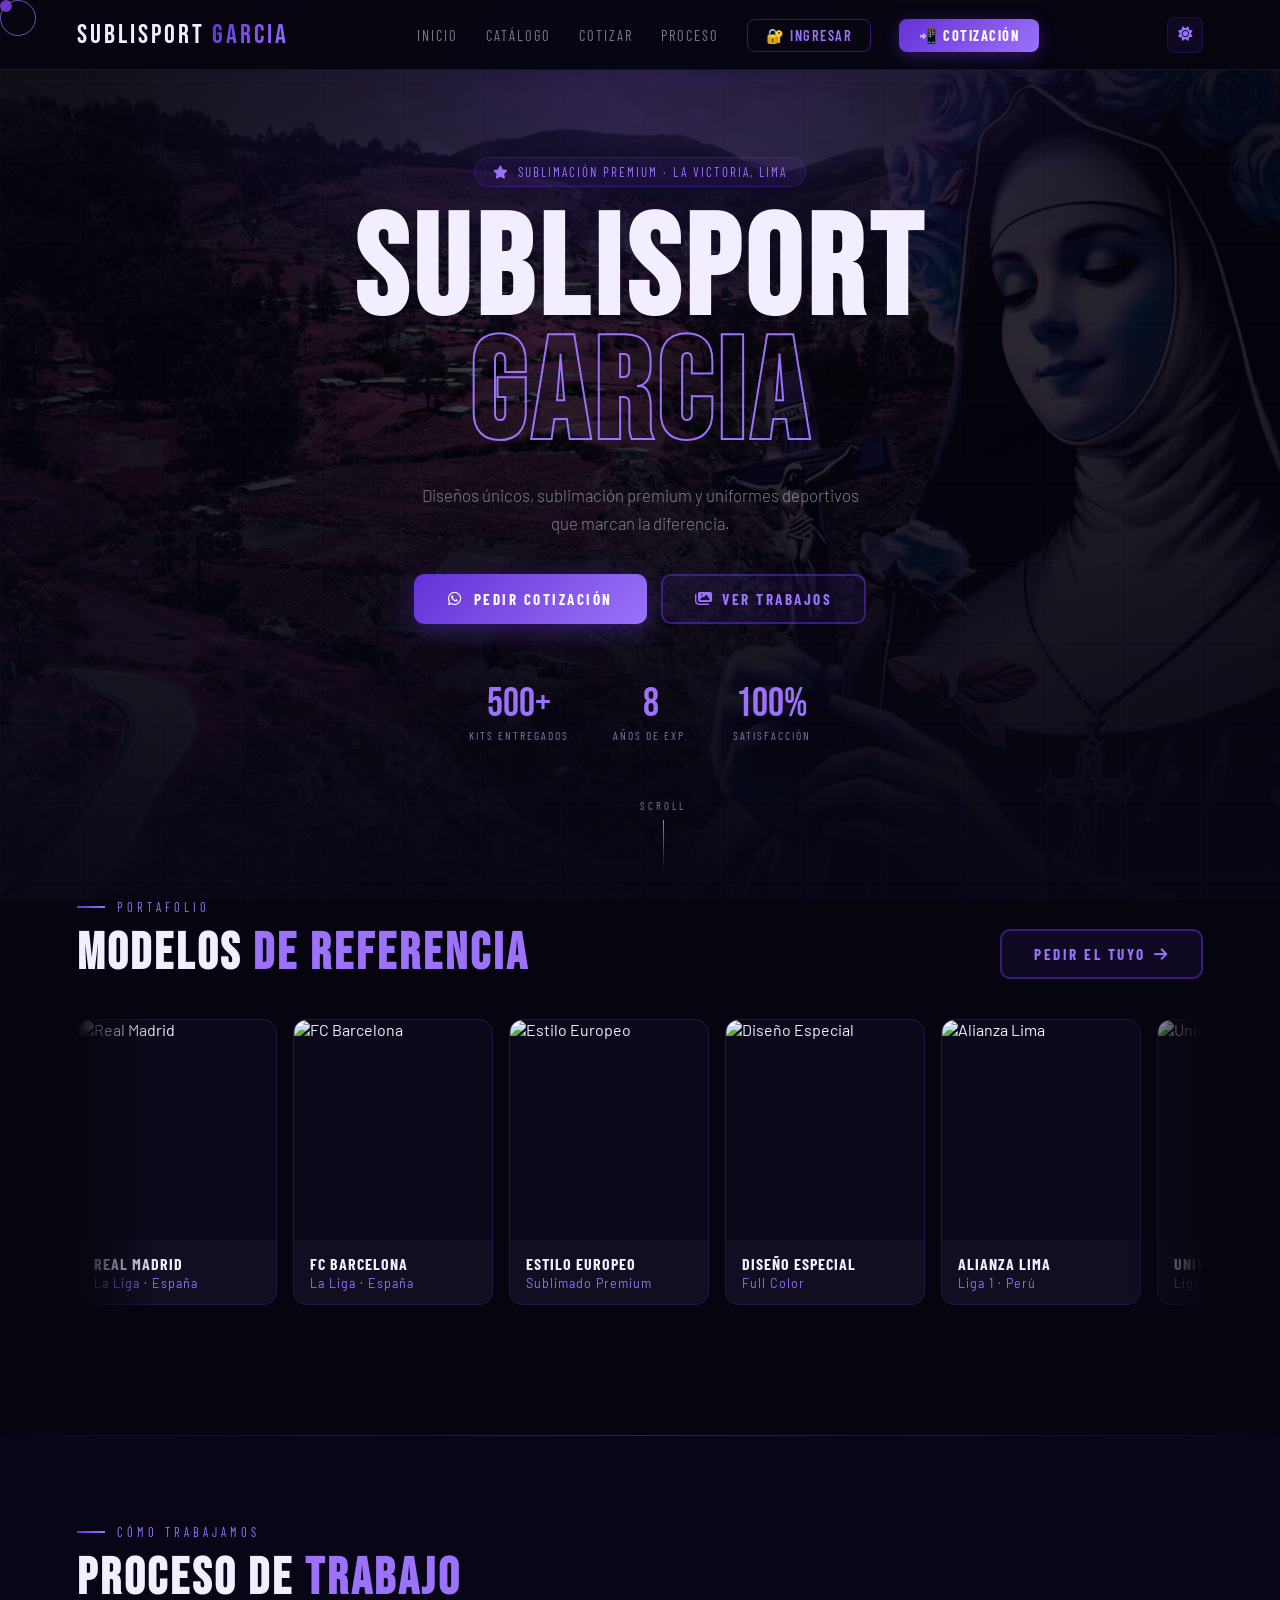
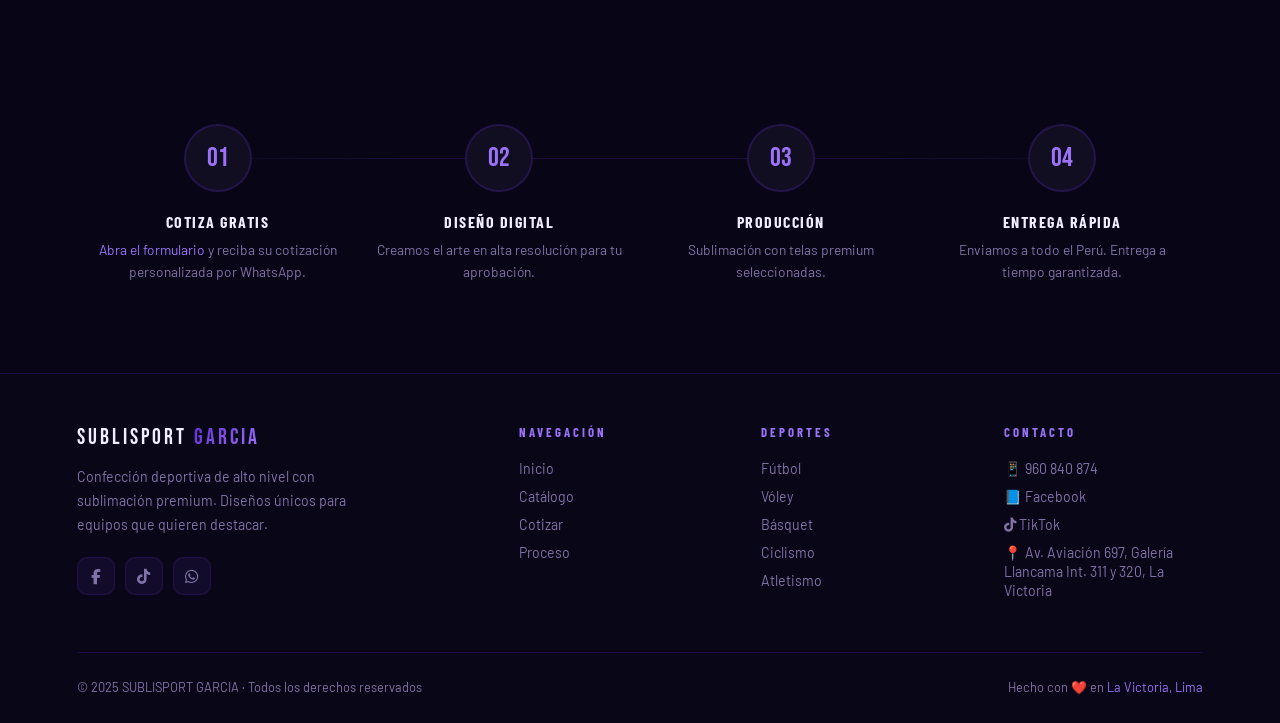
==== commit 37fcec92: "Rediseno visual a tema morado estilo Blazor con selector de temas claro/oscuro - Paleta de colores: " ====
--- a/src/SubliSport.Web/wwwroot/index.html
+++ b/src/SubliSport.Web/wwwroot/index.html
@@ -1,5 +1,5 @@
 <!DOCTYPE html>
-<html lang="es">
+<html lang="es" data-theme="dark">
 <head>
 <meta charset="UTF-8">
 <meta name="viewport" content="width=device-width, initial-scale=1.0">
@@ -7,76 +7,128 @@
 <link href="https://fonts.googleapis.com/css2?family=Bebas+Neue&family=Barlow+Condensed:wght@300;400;600;700&family=Barlow:wght@300;400;500&display=swap" rel="stylesheet">
 <link rel="stylesheet" href="https://cdnjs.cloudflare.com/ajax/libs/font-awesome/6.5.0/css/all.min.css">
 <style>
+/* ── Tema oscuro (default) ── */
 :root {
-  --gold: #F0A500;
-  --gold-light: #FFD166;
-  --black: #060606;
-  --dark: #0E0E0E;
-  --card: #141414;
-  --border: rgba(240,165,0,0.18);
-  --white: #FFFFFF;
-  --gray: #888;
-}
+  --primary: #6531D6;
+  --primary-light: #9B72F9;
+  --primary-dark: #4827A0;
+  --primary-10: rgba(101,49,214,0.1);
+  --primary-15: rgba(101,49,214,0.15);
+  --primary-20: rgba(101,49,214,0.2);
+  --primary-25: rgba(101,49,214,0.25);
+  --primary-glow: rgba(101,49,214,0.35);
+  /* Alias para compatibilidad con JS generado */
+  --gold: var(--primary);
+  --gold-light: var(--primary-light);
+  /* Fondos */
+  --black: #06050F;
+  --dark: #0C0A1A;
+  --card: #110E22;
+  --card-hover: #181430;
+  /* Bordes */
+  --border: rgba(101,49,214,0.22);
+  --border-hover: rgba(101,49,214,0.5);
+  /* Texto */
+  --white: #F2EEFF;
+  --gray: #8272A8;
+  --text-muted: rgba(242,238,255,0.5);
+  /* Estado */
+  --success: #6ee7a0;
+  --error: #ff8080;
+  /* Accents */
+  --turquoise: #00E5CC;
+  --magenta: #FF2D9A;
+}
+
+/* ── Tema claro ── */
+html[data-theme="light"] {
+  --black: #F3F0FF;
+  --dark: #E9E3FF;
+  --card: #FFFFFF;
+  --card-hover: #F3F0FF;
+  --border: rgba(101,49,214,0.18);
+  --border-hover: rgba(101,49,214,0.45);
+  --white: #1A1040;
+  --gray: #5B3DB5;
+  --text-muted: rgba(26,16,64,0.55);
+}
+html[data-theme="light"] .site-backdrop-photo { opacity: 0.48; filter: grayscale(5%) sepia(12%) hue-rotate(220deg) contrast(1.05) brightness(0.78); }
+html[data-theme="light"] .site-backdrop-glow { opacity: 0.3; }
+html[data-theme="light"] .site-backdrop-veil {
+  background: linear-gradient(180deg, rgba(243,240,255,0.58) 0%, rgba(243,240,255,0.32) 38%, rgba(243,240,255,0.52) 62%, rgba(243,240,255,0.82) 100%);
+}
+html[data-theme="light"] .navbar { background: rgba(255,255,255,0.95); }
+html[data-theme="light"] .hamburger span { background: var(--white); }
+html[data-theme="light"] .nav-links { background: rgba(255,255,255,0.98); }
+
 *, *::before, *::after { margin:0; padding:0; box-sizing:border-box; }
 html { scroll-behavior: smooth; }
-body { background: var(--black); color: var(--white); font-family: 'Barlow', sans-serif; overflow-x: hidden; cursor: none; position: relative; }
+body { background: var(--black); color: var(--white); font-family: 'Barlow', sans-serif; overflow-x: hidden; cursor: none; position: relative; transition: background 0.35s, color 0.35s; }
+
 .site-backdrop { position: fixed; inset: 0; z-index: 0; pointer-events: none; overflow: hidden; }
-.site-backdrop-photo { position: absolute; inset: -6%; background: url('assets/img/santa-rosita.jpg') center/cover no-repeat; opacity: 0.45; filter: grayscale(20%) sepia(18%) contrast(1.04) brightness(0.52); transform: scale(1.06); animation: bgDrift 32s ease-in-out infinite alternate; }
-.site-backdrop-glow { position: absolute; inset: 0; background: radial-gradient(ellipse 100% 75% at 50% -5%, rgba(240,165,0,0.2) 0%, transparent 52%), radial-gradient(ellipse 65% 55% at 95% 95%, rgba(240,165,0,0.07) 0%, transparent 48%), radial-gradient(ellipse 55% 45% at 5% 85%, rgba(255,209,102,0.05) 0%, transparent 42%); }
-.site-backdrop-veil { position: absolute; inset: 0; background: linear-gradient(180deg, rgba(6,6,6,0.84) 0%, rgba(6,6,6,0.5) 38%, rgba(6,6,6,0.68) 62%, rgba(6,6,6,0.94) 100%), linear-gradient(118deg, rgba(6,6,6,0.78) 0%, transparent 40%, rgba(6,6,6,0.82) 100%); }
+.site-backdrop-photo { position: absolute; inset: -6%; background: url('assets/img/santa-rosita.jpg') center/cover no-repeat; opacity: 0.55; filter: grayscale(10%) sepia(18%) hue-rotate(240deg) contrast(1.05) brightness(0.65); transform: scale(1.06); animation: bgDrift 32s ease-in-out infinite alternate; transition: opacity 0.4s, filter 0.4s; }
+.site-backdrop-glow { position: absolute; inset: 0; background: radial-gradient(ellipse 100% 75% at 50% -5%, rgba(101,49,214,0.22) 0%, transparent 52%), radial-gradient(ellipse 65% 55% at 95% 95%, rgba(101,49,214,0.08) 0%, transparent 48%), radial-gradient(ellipse 55% 45% at 5% 85%, rgba(155,114,249,0.06) 0%, transparent 42%); }
+.site-backdrop-veil { position: absolute; inset: 0; background: linear-gradient(180deg, rgba(6,5,15,0.72) 0%, rgba(6,5,15,0.36) 38%, rgba(6,5,15,0.55) 62%, rgba(6,5,15,0.90) 100%), linear-gradient(118deg, rgba(6,5,15,0.65) 0%, transparent 40%, rgba(6,5,15,0.70) 100%); transition: background 0.35s; }
 @keyframes bgDrift { from { transform: scale(1.06) translate(0, 0); } to { transform: scale(1.09) translate(-0.8%, 0.6%); } }
 .navbar, .hero, .section, footer { position: relative; z-index: 1; }
-.cursor { width:12px; height:12px; background:var(--gold); border-radius:50%; position:fixed; top:0; left:0; pointer-events:none; z-index:99999; transition:transform 0.1s; mix-blend-mode:difference; }
-.cursor-ring { width:36px; height:36px; border:1.5px solid var(--gold); border-radius:50%; position:fixed; top:0; left:0; pointer-events:none; z-index:99998; transition:all 0.15s ease; opacity:0.6; }
+
+.cursor { width:12px; height:12px; background:var(--primary); border-radius:50%; position:fixed; top:0; left:0; pointer-events:none; z-index:99999; transition:transform 0.1s; mix-blend-mode:exclusion; }
+.cursor-ring { width:36px; height:36px; border:1.5px solid var(--primary-light); border-radius:50%; position:fixed; top:0; left:0; pointer-events:none; z-index:99998; transition:all 0.15s ease; opacity:0.7; }
 ::-webkit-scrollbar { width: 4px; }
 ::-webkit-scrollbar-track { background: var(--black); }
-::-webkit-scrollbar-thumb { background: var(--gold); border-radius: 4px; }
-
-.navbar { display:flex; justify-content:space-between; align-items:center; padding:0 6%; height:70px; background:rgba(6,6,6,0.96); backdrop-filter:blur(12px); position:fixed; width:100%; z-index:1000; border-bottom:1px solid var(--border); transition:0.3s; }
-.navbar.scrolled { box-shadow: 0 4px 40px rgba(240,165,0,0.08); }
+::-webkit-scrollbar-thumb { background: linear-gradient(var(--primary), var(--primary-light)); border-radius: 4px; }
+
+/* ── Navbar ── */
+.navbar { display:flex; justify-content:space-between; align-items:center; padding:0 6%; height:70px; background:rgba(6,5,15,0.95); backdrop-filter:blur(16px); position:fixed; width:100%; z-index:1000; border-bottom:1px solid var(--border); transition:all 0.3s; }
+.navbar.scrolled { box-shadow: 0 4px 40px rgba(101,49,214,0.15); border-bottom-color: var(--border-hover); }
 .logo { font-family:'Bebas Neue'; font-size:1.7rem; letter-spacing:3px; color:var(--white); text-decoration:none; }
-.logo span { color:var(--gold); }
+.logo span { color:var(--primary-light); background: linear-gradient(135deg, var(--primary), var(--primary-light)); -webkit-background-clip: text; -webkit-text-fill-color: transparent; background-clip: text; }
 .nav-links { display:flex; list-style:none; gap:28px; align-items:center; }
-.nav-links a { color:rgba(255,255,255,0.7); text-decoration:none; font-family:'Barlow Condensed'; font-size:0.9rem; letter-spacing:2px; text-transform:uppercase; transition:color 0.25s; position:relative; padding-bottom:4px; }
-.nav-links a::after { content:''; position:absolute; bottom:0; left:0; width:0; height:1.5px; background:var(--gold); transition:width 0.3s; }
+.nav-links a { color:var(--text-muted); text-decoration:none; font-family:'Barlow Condensed'; font-size:0.9rem; letter-spacing:2px; text-transform:uppercase; transition:color 0.25s; position:relative; padding-bottom:4px; }
+.nav-links a::after { content:''; position:absolute; bottom:0; left:0; width:0; height:1.5px; background:linear-gradient(90deg, var(--primary), var(--primary-light)); transition:width 0.3s; }
 .nav-links a:hover { color:var(--white); }
 .nav-links a:hover::after { width:100%; }
-.nav-cta { background:var(--gold)!important; color:var(--black)!important; padding:7px 20px!important; border-radius:4px; font-weight:700!important; letter-spacing:1.5px!important; }
+.nav-cta { background:linear-gradient(135deg, var(--primary), var(--primary-light))!important; color:#fff!important; padding:8px 20px!important; border-radius:8px!important; font-weight:700!important; letter-spacing:1.5px!important; box-shadow: 0 4px 18px rgba(101,49,214,0.4)!important; transition: all 0.3s!important; }
 .nav-cta::after { display:none!important; }
-.nav-cta:hover { background:var(--gold-light)!important; }
-.nav-login { border:1.5px solid rgba(240,165,0,0.5)!important; color:var(--gold)!important; padding:7px 18px!important; border-radius:4px; font-weight:600!important; letter-spacing:1.5px!important; }
+.nav-cta:hover { box-shadow: 0 6px 24px rgba(101,49,214,0.6)!important; transform: translateY(-1px); opacity: 0.9; }
+.nav-login { border:1.5px solid var(--border-hover)!important; color:var(--primary-light)!important; padding:7px 18px!important; border-radius:8px!important; font-weight:600!important; letter-spacing:1.5px!important; transition: all 0.25s!important; }
 .nav-login::after { display:none!important; }
-.nav-login:hover { background:rgba(240,165,0,0.12)!important; color:var(--gold-light)!important; }
+.nav-login:hover { background:var(--primary-10)!important; color:var(--white)!important; border-color: var(--primary)!important; }
+.theme-toggle { background:var(--primary-10); border:1.5px solid var(--border); color:var(--primary-light); width:36px; height:36px; border-radius:8px; cursor:pointer; display:flex; align-items:center; justify-content:center; font-size:0.9rem; transition:all 0.25s; flex-shrink:0; }
+.theme-toggle:hover { background:var(--primary-15); border-color:var(--primary); color:var(--white); }
 .hamburger { display:none; flex-direction:column; gap:5px; cursor:pointer; background:none; border:none; }
 .hamburger span { width:24px; height:2px; background:var(--white); transition:0.3s; display:block; }
 
+/* ── Hero ── */
 .hero { height:100vh; display:flex; align-items:center; justify-content:center; text-align:center; position:relative; overflow:hidden; }
-.hero-bg { position:absolute; inset:0; background: radial-gradient(ellipse 75% 55% at 50% 8%, rgba(240,165,0,0.14) 0%, transparent 58%), linear-gradient(180deg, rgba(6,6,6,0.15) 0%, transparent 45%, rgba(10,10,10,0.35) 100%); }
-.field-lines { position:absolute; inset:0; opacity:0.04; background-image: linear-gradient(90deg,rgba(255,255,255,0.8) 1px,transparent 1px), linear-gradient(rgba(255,255,255,0.8) 1px,transparent 1px); background-size:80px 80px; }
-.hero-badge { display:inline-flex; align-items:center; gap:8px; background:rgba(240,165,0,0.1); border:1px solid rgba(240,165,0,0.3); border-radius:30px; padding:6px 18px; font-family:'Barlow Condensed'; font-size:0.82rem; letter-spacing:2px; color:var(--gold); text-transform:uppercase; margin-bottom:24px; animation:fadeDown 1s 0.2s both; }
+.hero-bg { position:absolute; inset:0; background: radial-gradient(ellipse 75% 55% at 50% 8%, rgba(101,49,214,0.18) 0%, transparent 58%), linear-gradient(180deg, rgba(6,5,15,0.15) 0%, transparent 45%, rgba(10,8,26,0.35) 100%); }
+.field-lines { position:absolute; inset:0; opacity:0.03; background-image: linear-gradient(90deg,rgba(155,114,249,0.8) 1px,transparent 1px), linear-gradient(rgba(155,114,249,0.8) 1px,transparent 1px); background-size:80px 80px; }
+.hero-badge { display:inline-flex; align-items:center; gap:8px; background:var(--primary-10); border:1px solid rgba(101,49,214,0.35); border-radius:30px; padding:6px 18px; font-family:'Barlow Condensed'; font-size:0.82rem; letter-spacing:2px; color:var(--primary-light); text-transform:uppercase; margin-bottom:24px; animation:fadeDown 1s 0.2s both; }
 .hero-content { position:relative; z-index:2; max-width:900px; padding:0 20px; }
 .hero-content h1 { font-family:'Bebas Neue'; font-size:clamp(5rem,11vw,10rem); line-height:0.88; letter-spacing:6px; margin-bottom:22px; animation:fadeUp 1s 0.4s both; }
-.hero-content h1 em { font-style:normal; -webkit-text-stroke:2px var(--gold); color:transparent; }
-.hero-content p { font-size:1.05rem; color:rgba(255,255,255,0.6); max-width:460px; margin:0 auto 36px; line-height:1.7; font-weight:300; animation:fadeUp 1s 0.6s both; }
+.hero-content h1 em { font-style:normal; -webkit-text-stroke:2px var(--primary-light); color:transparent; }
+.hero-content p { font-size:1.05rem; color:var(--text-muted); max-width:460px; margin:0 auto 36px; line-height:1.7; font-weight:300; animation:fadeUp 1s 0.6s both; }
 .hero-btns { display:flex; gap:14px; justify-content:center; flex-wrap:wrap; animation:fadeUp 1s 0.8s both; }
-.btn-main { background:var(--gold); color:var(--black); padding:13px 32px; text-decoration:none; font-family:'Barlow Condensed'; font-size:0.95rem; font-weight:700; letter-spacing:2.5px; text-transform:uppercase; border-radius:4px; transition:all 0.3s; border:2px solid var(--gold); display:inline-flex; align-items:center; gap:8px; cursor:pointer; }
-.btn-main:hover { background:transparent; color:var(--gold); transform:translateY(-2px); }
-.btn-outline { border:2px solid rgba(255,255,255,0.25); color:var(--white); padding:13px 32px; text-decoration:none; font-family:'Barlow Condensed'; font-size:0.95rem; font-weight:700; letter-spacing:2.5px; text-transform:uppercase; border-radius:4px; transition:all 0.3s; display:inline-flex; align-items:center; gap:8px; }
-.btn-outline:hover { border-color:var(--gold); color:var(--gold); transform:translateY(-2px); }
+.btn-main { background:linear-gradient(135deg, var(--primary), var(--primary-light)); color:#fff; padding:14px 34px; text-decoration:none; font-family:'Barlow Condensed'; font-size:0.95rem; font-weight:700; letter-spacing:2.5px; text-transform:uppercase; border-radius:10px; transition:all 0.3s; border:none; display:inline-flex; align-items:center; gap:10px; cursor:pointer; box-shadow: 0 6px 22px rgba(101,49,214,0.4); }
+.btn-main:hover { transform:translateY(-3px); box-shadow: 0 12px 30px rgba(101,49,214,0.55); filter: brightness(1.08); }
+.btn-outline { border:2px solid var(--border-hover); color:var(--primary-light); padding:14px 32px; text-decoration:none; font-family:'Barlow Condensed'; font-size:0.95rem; font-weight:700; letter-spacing:2.5px; text-transform:uppercase; border-radius:10px; transition:all 0.3s; display:inline-flex; align-items:center; gap:8px; background: var(--primary-10); }
+.btn-outline:hover { border-color:var(--primary); color:var(--white); background: var(--primary-15); transform:translateY(-3px); }
 .hero-stats { display:flex; gap:44px; justify-content:center; margin-top:60px; animation:fadeUp 1s 1s both; }
 .stat { text-align:center; }
-.stat-num { font-family:'Bebas Neue'; font-size:2.5rem; color:var(--gold); line-height:1; display:block; }
+.stat-num { font-family:'Bebas Neue'; font-size:2.5rem; color:var(--primary-light); line-height:1; display:block; }
 .stat-label { font-family:'Barlow Condensed'; font-size:0.72rem; letter-spacing:2px; text-transform:uppercase; color:var(--gray); }
 .scroll-indicator { position:absolute; bottom:30px; left:50%; transform:translateX(-50%); display:flex; flex-direction:column; align-items:center; gap:8px; animation:fadeUp 1s 1.2s both; }
-.scroll-line { width:1px; height:50px; background:linear-gradient(to bottom,var(--gold),transparent); animation:scrollPulse 2s infinite; }
+.scroll-line { width:1px; height:50px; background:linear-gradient(to bottom,var(--primary-light),transparent); animation:scrollPulse 2s infinite; }
 .scroll-text { font-family:'Barlow Condensed'; font-size:0.68rem; letter-spacing:3px; color:var(--gray); text-transform:uppercase; }
 
+/* ── Sections ── */
 .section { padding:90px 6%; }
-.section-tag { font-family:'Barlow Condensed'; font-size:0.78rem; letter-spacing:4px; color:var(--gold); text-transform:uppercase; display:flex; align-items:center; gap:12px; margin-bottom:14px; }
-.section-tag::before { content:''; width:28px; height:1.5px; background:var(--gold); }
+.section-tag { font-family:'Barlow Condensed'; font-size:0.78rem; letter-spacing:4px; color:var(--primary-light); text-transform:uppercase; display:flex; align-items:center; gap:12px; margin-bottom:14px; }
+.section-tag::before { content:''; width:28px; height:1.5px; background:linear-gradient(90deg, var(--primary), var(--primary-light)); }
 .section-title { font-family:'Bebas Neue'; font-size:clamp(2rem,4vw,3.5rem); letter-spacing:3px; line-height:1; margin-bottom:50px; }
-.section-title span { color:var(--gold); }
-
+.section-title span { color:var(--primary-light); }
+
+/* ── Catalog ── */
 .catalog-intro { display:flex; justify-content:space-between; align-items:flex-end; margin-bottom:40px; flex-wrap:wrap; gap:16px; }
 .jerseys-slider-wrap { overflow:hidden; position:relative; }
 .jerseys-slider-wrap::before, .jerseys-slider-wrap::after { content:''; position:absolute; top:0; bottom:0; width:80px; z-index:2; pointer-events:none; }
@@ -84,39 +136,43 @@
 .jerseys-slider-wrap::after { right:0; background:linear-gradient(to left,var(--black),transparent); }
 .jerseys-track { display:flex; gap:16px; animation:slideLoop 30s linear infinite; width:max-content; }
 .jerseys-track:hover { animation-play-state:paused; }
-.jersey-card { width:200px; flex-shrink:0; background:var(--card); border:1px solid var(--border); border-radius:12px; overflow:hidden; transition:all 0.35s; cursor:pointer; }
-.jersey-card:hover { border-color:rgba(240,165,0,0.45); transform:translateY(-6px); box-shadow:0 16px 40px rgba(0,0,0,0.5); }
-.jersey-card img { width:100%; height:220px; object-fit:contain; object-position:center; display:block; background:#1a1a1a; transition:transform 0.4s; }
+.jersey-card { width:200px; flex-shrink:0; background:var(--card); border:1px solid var(--border); border-radius:14px; overflow:hidden; transition:all 0.35s; cursor:pointer; }
+.jersey-card:hover { border-color:var(--primary); transform:translateY(-6px); box-shadow:0 16px 40px rgba(101,49,214,0.25); }
+.jersey-card img { width:100%; height:220px; object-fit:contain; object-position:center; display:block; background:var(--dark); transition:transform 0.4s; }
 .jersey-card:hover img { transform:scale(1.05); }
 .jersey-card-info { padding:14px 16px; }
-.jersey-card-info h4 { font-family:'Barlow Condensed'; font-size:1rem; letter-spacing:1px; text-transform:uppercase; margin-bottom:3px; }
-.jersey-card-info p { font-size:0.78rem; color:var(--gold); letter-spacing:1px; }
-
-.process-section { padding:90px 6%; background:rgba(14,14,14,0.72); backdrop-filter:blur(3px); }
+.jersey-card-info h4 { font-family:'Barlow Condensed'; font-size:1rem; letter-spacing:1px; text-transform:uppercase; margin-bottom:3px; color: var(--white); }
+.jersey-card-info p { font-size:0.78rem; color:var(--primary-light); letter-spacing:1px; }
+
+/* ── Process ── */
+.process-section { padding:90px 6%; background:rgba(11,8,26,0.72); backdrop-filter:blur(3px); position:relative; overflow:hidden; }
+.process-section::before { content:''; position:absolute; top:0; left:0; right:0; height:1px; background:linear-gradient(90deg, transparent, var(--border-hover), transparent); }
 .steps-grid { display:grid; grid-template-columns:repeat(4,1fr); gap:0; position:relative; }
 .steps-grid::before { content:''; position:absolute; top:34px; left:10%; right:10%; height:1px; background:linear-gradient(90deg,transparent,var(--border),var(--border),var(--border),transparent); }
 .step { text-align:center; padding:0 16px; }
-.step-num { width:68px; height:68px; border-radius:50%; background:var(--card); border:1px solid var(--border); display:flex; align-items:center; justify-content:center; font-family:'Bebas Neue'; font-size:1.7rem; color:var(--gold); margin:0 auto 20px; position:relative; z-index:1; transition:all 0.3s; }
-.step:hover .step-num { background:rgba(240,165,0,0.1); border-color:var(--gold); box-shadow:0 0 24px rgba(240,165,0,0.2); }
-.step h3 { font-family:'Barlow Condensed'; font-size:1rem; letter-spacing:1.5px; text-transform:uppercase; margin-bottom:8px; }
+.step-num { width:68px; height:68px; border-radius:50%; background:var(--card); border:2px solid var(--border); display:flex; align-items:center; justify-content:center; font-family:'Bebas Neue'; font-size:1.7rem; color:var(--primary-light); margin:0 auto 20px; position:relative; z-index:1; transition:all 0.3s; }
+.step:hover .step-num { background:var(--primary-10); border-color:var(--primary); box-shadow:0 0 28px rgba(101,49,214,0.3); color:var(--white); }
+.step h3 { font-family:'Barlow Condensed'; font-size:1rem; letter-spacing:1.5px; text-transform:uppercase; margin-bottom:8px; color: var(--white); }
 .step p { color:var(--gray); font-size:0.86rem; line-height:1.6; }
 
-footer { background:rgba(14,14,14,0.82); backdrop-filter:blur(4px); border-top:1px solid var(--border); padding:50px 6% 28px; }
+/* ── Footer ── */
+footer { background:rgba(11,8,26,0.88); backdrop-filter:blur(4px); border-top:1px solid var(--border); padding:50px 6% 28px; position:relative; }
 .footer-top { display:grid; grid-template-columns:2fr 1fr 1fr 1fr; gap:44px; margin-bottom:44px; }
 .footer-brand .logo { font-size:1.4rem; margin-bottom:14px; display:block; }
 .footer-brand p { color:var(--gray); font-size:0.88rem; line-height:1.7; max-width:270px; margin-bottom:20px; }
 .social-links { display:flex; gap:10px; }
-.social-link { width:38px; height:38px; background:rgba(255,255,255,0.04); border:1px solid var(--border); border-radius:8px; display:flex; align-items:center; justify-content:center; color:var(--gray); font-size:0.95rem; text-decoration:none; transition:all 0.3s; }
-.social-link:hover { background:rgba(240,165,0,0.1); border-color:var(--gold); color:var(--gold); }
-.footer-col h4 { font-family:'Barlow Condensed'; font-size:0.8rem; letter-spacing:3px; text-transform:uppercase; color:var(--gold); margin-bottom:18px; }
+.social-link { width:38px; height:38px; background:var(--primary-10); border:1px solid var(--border); border-radius:10px; display:flex; align-items:center; justify-content:center; color:var(--gray); font-size:0.95rem; text-decoration:none; transition:all 0.3s; }
+.social-link:hover { background:var(--primary-15); border-color:var(--primary); color:var(--primary-light); transform: translateY(-2px); }
+.footer-col h4 { font-family:'Barlow Condensed'; font-size:0.8rem; letter-spacing:3px; text-transform:uppercase; color:var(--primary-light); margin-bottom:18px; }
 .footer-col ul { list-style:none; }
 .footer-col ul li { margin-bottom:9px; }
 .footer-col ul a { color:var(--gray); text-decoration:none; font-size:0.88rem; transition:color 0.25s; }
 .footer-col ul a:hover { color:var(--white); }
 .footer-bottom { display:flex; justify-content:space-between; align-items:center; padding-top:26px; border-top:1px solid var(--border); flex-wrap:wrap; gap:14px; }
 .footer-bottom p { color:var(--gray); font-size:0.8rem; }
-.footer-bottom a { color:var(--gold); text-decoration:none; }
-
+.footer-bottom a { color:var(--primary-light); text-decoration:none; }
+
+/* ── Animations ── */
 @keyframes fadeUp { from{opacity:0;transform:translateY(30px)} to{opacity:1;transform:translateY(0)} }
 @keyframes fadeDown { from{opacity:0;transform:translateY(-20px)} to{opacity:1;transform:translateY(0)} }
 @keyframes scrollPulse { 0%,100%{opacity:0.3} 50%{opacity:1} }
@@ -127,6 +183,7 @@
 .reveal-delay-2 { transition-delay:0.2s; }
 .reveal-delay-3 { transition-delay:0.3s; }
 
+/* ── Responsive ── */
 @media(max-width:1024px){
   .steps-grid{grid-template-columns:repeat(2,1fr);gap:36px;}
   .steps-grid::before{display:none;}
@@ -135,7 +192,7 @@
 @media(max-width:768px){
   body{cursor:auto;}
   .cursor,.cursor-ring{display:none;}
-  .nav-links{display:none;flex-direction:column;position:fixed;top:70px;left:0;right:0;background:rgba(6,6,6,0.99);padding:28px 6%;gap:22px;border-bottom:1px solid var(--border);}
+  .nav-links{display:none;flex-direction:column;position:fixed;top:70px;left:0;right:0;background:var(--dark);padding:28px 6%;gap:22px;border-bottom:1px solid var(--border);}
   .nav-links.open{display:flex;}
   .hamburger{display:flex;}
   .hero-stats{gap:24px;}
@@ -171,6 +228,9 @@
     <li><a href="https://sublisport-garcia-production.up.railway.app/login" data-panel-login target="_blank" rel="noopener noreferrer" class="nav-login">🔐 INGRESAR</a></li>
     <li><a href="cotizar.html" target="_blank" rel="noopener noreferrer" class="nav-cta">📲 Cotización</a></li>
   </ul>
+  <button class="theme-toggle" id="themeToggle" onclick="toggleTheme()" aria-label="Cambiar tema" title="Cambiar tema">
+    <i class="fas fa-sun" id="themeIcon"></i>
+  </button>
   <button class="hamburger" id="hamburger" onclick="toggleMenu()">
     <span></span><span></span><span></span>
   </button>
@@ -221,7 +281,7 @@
     <div class="step reveal">
       <div class="step-num">01</div>
       <h3>Cotiza gratis</h3>
-      <p><a href="cotizar.html" target="_blank" rel="noopener noreferrer" style="color:var(--gold);text-decoration:none;">Abra el formulario</a> y reciba su cotización personalizada por WhatsApp.</p>
+      <p><a href="cotizar.html" target="_blank" rel="noopener noreferrer" style="color:var(--primary-light);text-decoration:none;">Abra el formulario</a> y reciba su cotización personalizada por WhatsApp.</p>
     </div>
     <div class="step reveal reveal-delay-1">
       <div class="step-num">02</div>
@@ -290,6 +350,7 @@
 <script src="panel-config.js"></script>
 <script src="landing-config.js"></script>
 <script>
+/* ── Cursor ── */
 const cursor = document.getElementById('cursor');
 const ring = document.getElementById('cursorRing');
 document.addEventListener('mousemove', e => {
@@ -298,13 +359,33 @@
 });
 document.querySelectorAll('a,button,.jersey-card').forEach(el => {
   el.addEventListener('mouseenter',()=>{cursor.style.transform='scale(2)';ring.style.transform='scale(1.4)';ring.style.opacity='1';});
-  el.addEventListener('mouseleave',()=>{cursor.style.transform='scale(1)';ring.style.transform='scale(1)';ring.style.opacity='0.6';});
+  el.addEventListener('mouseleave',()=>{cursor.style.transform='scale(1)';ring.style.transform='scale(1)';ring.style.opacity='0.7';});
 });
+
+/* ── Navbar ── */
 window.addEventListener('scroll',()=>{ document.getElementById('navbar').classList.toggle('scrolled',window.scrollY>20); });
 function toggleMenu(){ document.getElementById('navLinks').classList.toggle('open'); }
 document.querySelectorAll('.nav-links a').forEach(a=>a.addEventListener('click',()=>document.getElementById('navLinks').classList.remove('open')));
+
+/* ── Reveal ── */
 const obs = new IntersectionObserver(entries=>entries.forEach(e=>{if(e.isIntersecting)e.target.classList.add('visible');}),{threshold:0.1});
 document.querySelectorAll('.reveal').forEach(el=>obs.observe(el));
+
+/* ── Tema ── */
+(function(){
+  var saved = localStorage.getItem('sublisport-theme') || 'dark';
+  document.documentElement.setAttribute('data-theme', saved);
+  var icon = document.getElementById('themeIcon');
+  if (icon) icon.className = saved === 'light' ? 'fas fa-moon' : 'fas fa-sun';
+})();
+function toggleTheme(){
+  var html = document.documentElement;
+  var next = html.getAttribute('data-theme') === 'light' ? 'dark' : 'light';
+  html.setAttribute('data-theme', next);
+  localStorage.setItem('sublisport-theme', next);
+  var icon = document.getElementById('themeIcon');
+  if (icon) icon.className = next === 'light' ? 'fas fa-moon' : 'fas fa-sun';
+}
 </script>
 </body>
 </html>
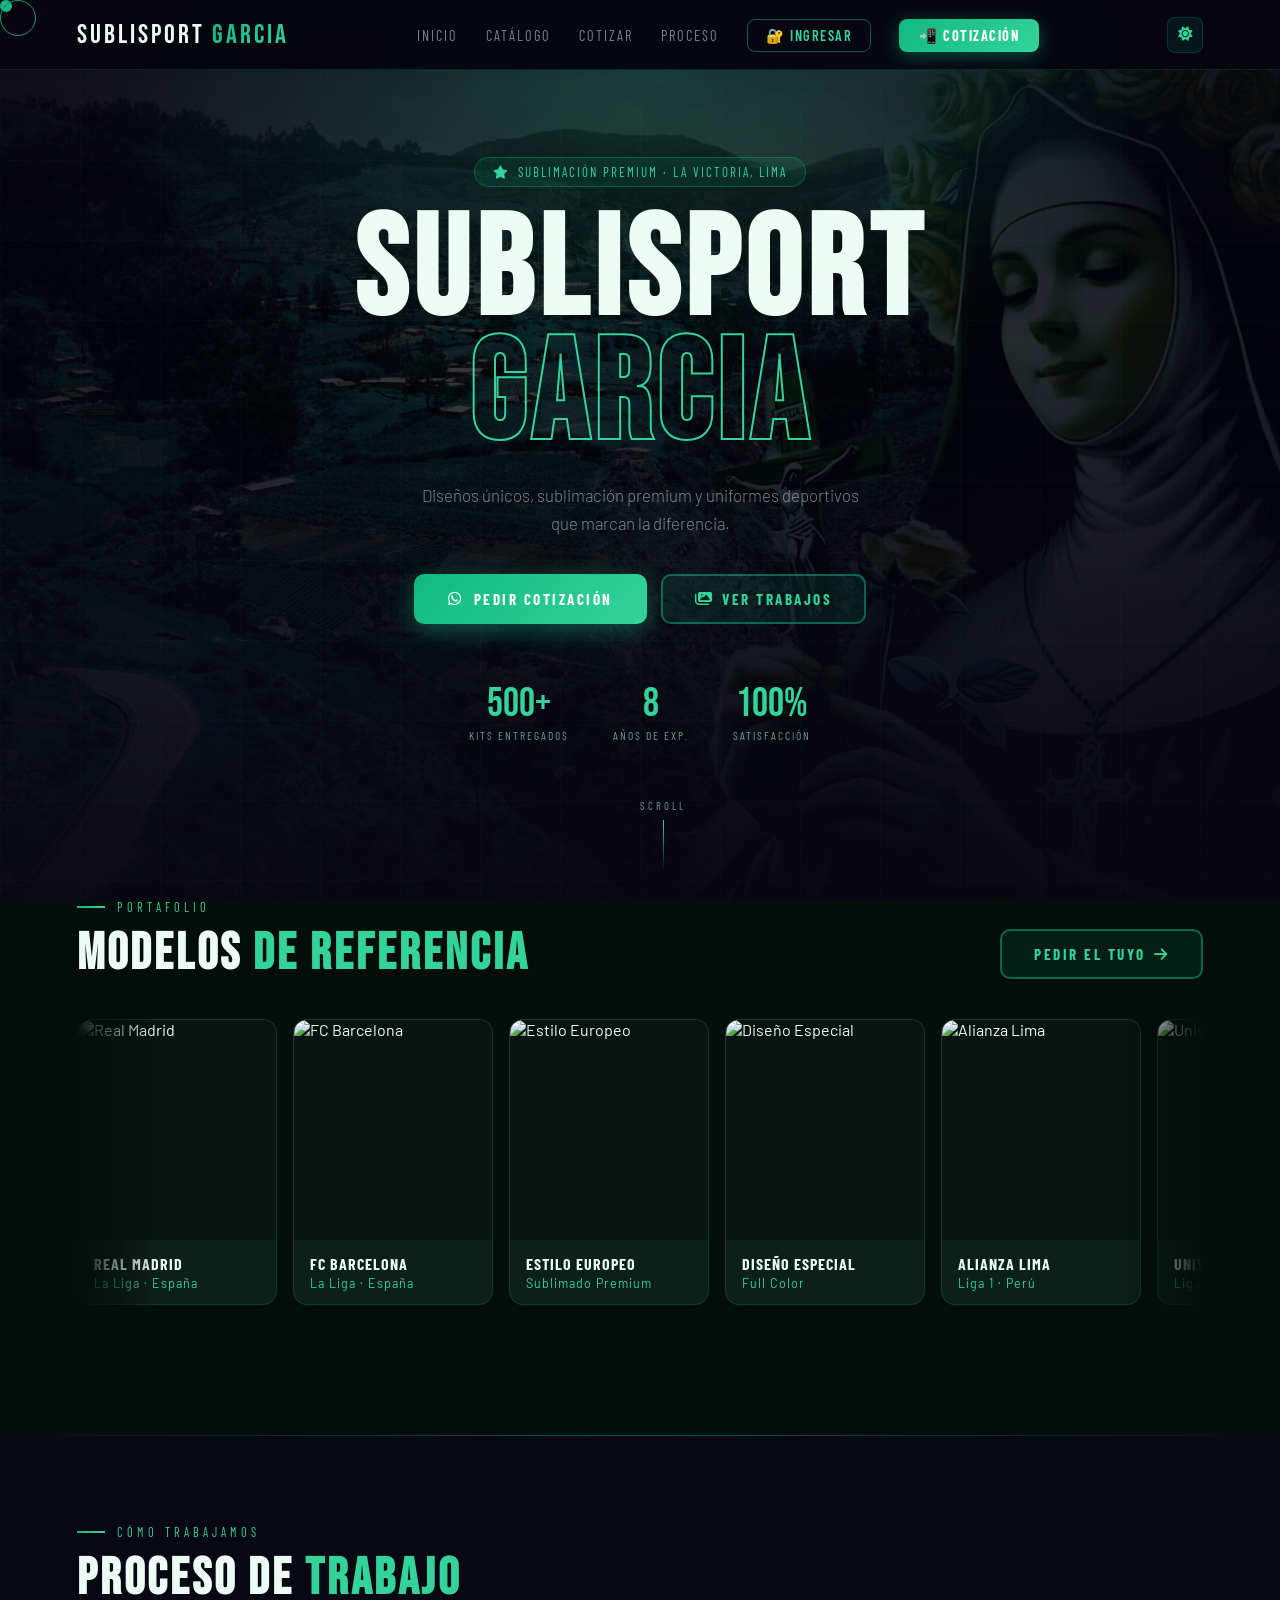
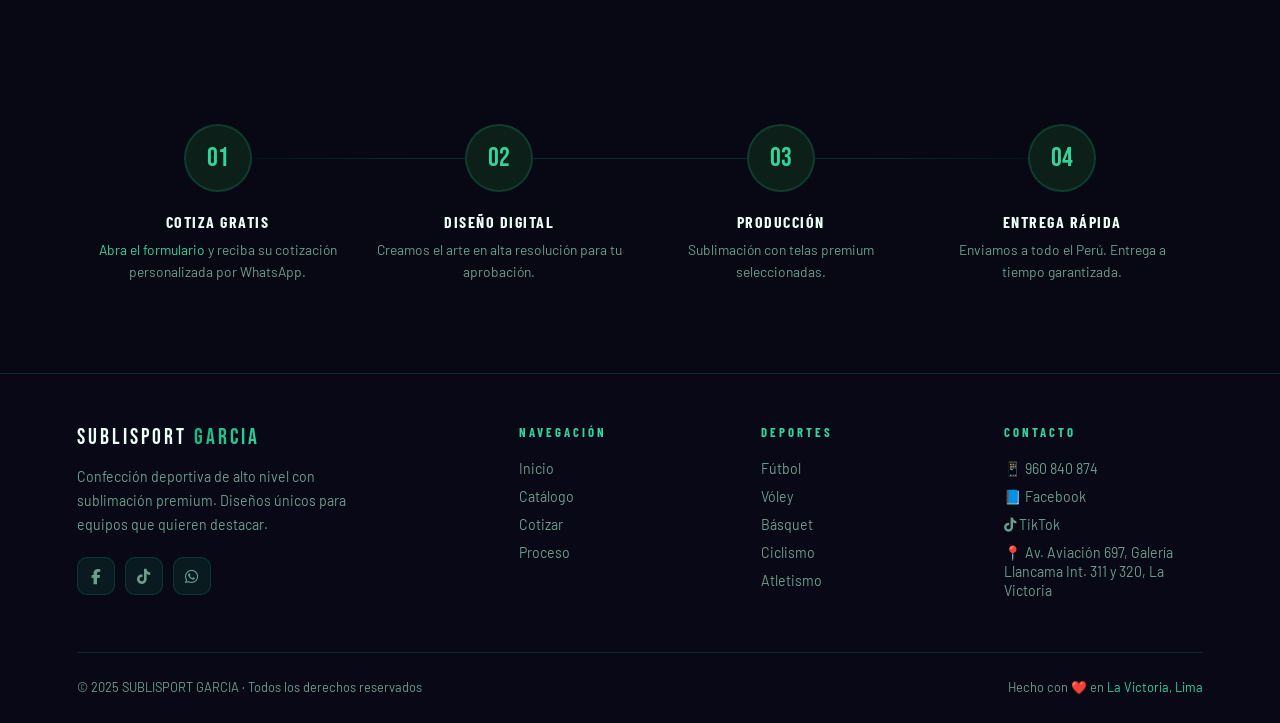
==== commit e355ed0a: "Cambio de tema a esmeralda verde (estilo shadcn) en todo el sistema Landing / Cotizar: - Color princ" ====
--- a/src/SubliSport.Web/wwwroot/index.html
+++ b/src/SubliSport.Web/wwwroot/index.html
@@ -7,31 +7,31 @@
 <link href="https://fonts.googleapis.com/css2?family=Bebas+Neue&family=Barlow+Condensed:wght@300;400;600;700&family=Barlow:wght@300;400;500&display=swap" rel="stylesheet">
 <link rel="stylesheet" href="https://cdnjs.cloudflare.com/ajax/libs/font-awesome/6.5.0/css/all.min.css">
 <style>
-/* ── Tema oscuro (default) ── */
+/* ── Tema oscuro esmeralda (default) ── */
 :root {
-  --primary: #6531D6;
-  --primary-light: #9B72F9;
-  --primary-dark: #4827A0;
-  --primary-10: rgba(101,49,214,0.1);
-  --primary-15: rgba(101,49,214,0.15);
-  --primary-20: rgba(101,49,214,0.2);
-  --primary-25: rgba(101,49,214,0.25);
-  --primary-glow: rgba(101,49,214,0.35);
+  --primary: #10B981;
+  --primary-light: #34D399;
+  --primary-dark: #059669;
+  --primary-10: rgba(16,185,129,0.1);
+  --primary-15: rgba(16,185,129,0.15);
+  --primary-20: rgba(16,185,129,0.2);
+  --primary-25: rgba(16,185,129,0.25);
+  --primary-glow: rgba(16,185,129,0.35);
   /* Alias para compatibilidad con JS generado */
   --gold: var(--primary);
   --gold-light: var(--primary-light);
   /* Fondos */
-  --black: #06050F;
-  --dark: #0C0A1A;
-  --card: #110E22;
-  --card-hover: #181430;
+  --black: #030D09;
+  --dark: #071410;
+  --card: #0C1F18;
+  --card-hover: #112B22;
   /* Bordes */
-  --border: rgba(101,49,214,0.22);
-  --border-hover: rgba(101,49,214,0.5);
+  --border: rgba(16,185,129,0.2);
+  --border-hover: rgba(16,185,129,0.48);
   /* Texto */
-  --white: #F2EEFF;
-  --gray: #8272A8;
-  --text-muted: rgba(242,238,255,0.5);
+  --white: #ECFDF5;
+  --gray: #6B9E8A;
+  --text-muted: rgba(236,253,245,0.5);
   /* Estado */
   --success: #6ee7a0;
   --error: #ff8080;
@@ -40,22 +40,22 @@
   --magenta: #FF2D9A;
 }
 
-/* ── Tema claro ── */
+/* ── Tema claro esmeralda ── */
 html[data-theme="light"] {
-  --black: #F3F0FF;
-  --dark: #E9E3FF;
+  --black: #F0FDF8;
+  --dark: #D1FAE5;
   --card: #FFFFFF;
-  --card-hover: #F3F0FF;
-  --border: rgba(101,49,214,0.18);
-  --border-hover: rgba(101,49,214,0.45);
-  --white: #1A1040;
-  --gray: #5B3DB5;
-  --text-muted: rgba(26,16,64,0.55);
-}
-html[data-theme="light"] .site-backdrop-photo { opacity: 0.48; filter: grayscale(5%) sepia(12%) hue-rotate(220deg) contrast(1.05) brightness(0.78); }
+  --card-hover: #F0FDF8;
+  --border: rgba(16,185,129,0.18);
+  --border-hover: rgba(16,185,129,0.45);
+  --white: #064E3B;
+  --gray: #047857;
+  --text-muted: rgba(6,78,59,0.55);
+}
+html[data-theme="light"] .site-backdrop-photo { opacity: 0.48; filter: grayscale(5%) sepia(15%) hue-rotate(100deg) contrast(1.05) brightness(0.78); }
 html[data-theme="light"] .site-backdrop-glow { opacity: 0.3; }
 html[data-theme="light"] .site-backdrop-veil {
-  background: linear-gradient(180deg, rgba(243,240,255,0.58) 0%, rgba(243,240,255,0.32) 38%, rgba(243,240,255,0.52) 62%, rgba(243,240,255,0.82) 100%);
+  background: linear-gradient(180deg, rgba(240,253,248,0.58) 0%, rgba(240,253,248,0.32) 38%, rgba(240,253,248,0.52) 62%, rgba(240,253,248,0.82) 100%);
 }
 html[data-theme="light"] .navbar { background: rgba(255,255,255,0.95); }
 html[data-theme="light"] .hamburger span { background: var(--white); }
@@ -66,8 +66,8 @@
 body { background: var(--black); color: var(--white); font-family: 'Barlow', sans-serif; overflow-x: hidden; cursor: none; position: relative; transition: background 0.35s, color 0.35s; }
 
 .site-backdrop { position: fixed; inset: 0; z-index: 0; pointer-events: none; overflow: hidden; }
-.site-backdrop-photo { position: absolute; inset: -6%; background: url('assets/img/santa-rosita.jpg') center/cover no-repeat; opacity: 0.55; filter: grayscale(10%) sepia(18%) hue-rotate(240deg) contrast(1.05) brightness(0.65); transform: scale(1.06); animation: bgDrift 32s ease-in-out infinite alternate; transition: opacity 0.4s, filter 0.4s; }
-.site-backdrop-glow { position: absolute; inset: 0; background: radial-gradient(ellipse 100% 75% at 50% -5%, rgba(101,49,214,0.22) 0%, transparent 52%), radial-gradient(ellipse 65% 55% at 95% 95%, rgba(101,49,214,0.08) 0%, transparent 48%), radial-gradient(ellipse 55% 45% at 5% 85%, rgba(155,114,249,0.06) 0%, transparent 42%); }
+.site-backdrop-photo { position: absolute; inset: -6%; background: url('assets/img/santa-rosita.jpg') center/cover no-repeat; opacity: 0.55; filter: grayscale(8%) sepia(20%) hue-rotate(100deg) contrast(1.06) brightness(0.62); transform: scale(1.06); animation: bgDrift 32s ease-in-out infinite alternate; transition: opacity 0.4s, filter 0.4s; }
+.site-backdrop-glow { position: absolute; inset: 0; background: radial-gradient(ellipse 100% 75% at 50% -5%, rgba(16,185,129,0.22) 0%, transparent 52%), radial-gradient(ellipse 65% 55% at 95% 95%, rgba(16,185,129,0.08) 0%, transparent 48%), radial-gradient(ellipse 55% 45% at 5% 85%, rgba(52,211,153,0.06) 0%, transparent 42%); }
 .site-backdrop-veil { position: absolute; inset: 0; background: linear-gradient(180deg, rgba(6,5,15,0.72) 0%, rgba(6,5,15,0.36) 38%, rgba(6,5,15,0.55) 62%, rgba(6,5,15,0.90) 100%), linear-gradient(118deg, rgba(6,5,15,0.65) 0%, transparent 40%, rgba(6,5,15,0.70) 100%); transition: background 0.35s; }
 @keyframes bgDrift { from { transform: scale(1.06) translate(0, 0); } to { transform: scale(1.09) translate(-0.8%, 0.6%); } }
 .navbar, .hero, .section, footer { position: relative; z-index: 1; }
@@ -80,7 +80,7 @@
 
 /* ── Navbar ── */
 .navbar { display:flex; justify-content:space-between; align-items:center; padding:0 6%; height:70px; background:rgba(6,5,15,0.95); backdrop-filter:blur(16px); position:fixed; width:100%; z-index:1000; border-bottom:1px solid var(--border); transition:all 0.3s; }
-.navbar.scrolled { box-shadow: 0 4px 40px rgba(101,49,214,0.15); border-bottom-color: var(--border-hover); }
+.navbar.scrolled { box-shadow: 0 4px 40px rgba(16,185,129,0.15); border-bottom-color: var(--border-hover); }
 .logo { font-family:'Bebas Neue'; font-size:1.7rem; letter-spacing:3px; color:var(--white); text-decoration:none; }
 .logo span { color:var(--primary-light); background: linear-gradient(135deg, var(--primary), var(--primary-light)); -webkit-background-clip: text; -webkit-text-fill-color: transparent; background-clip: text; }
 .nav-links { display:flex; list-style:none; gap:28px; align-items:center; }
@@ -88,9 +88,9 @@
 .nav-links a::after { content:''; position:absolute; bottom:0; left:0; width:0; height:1.5px; background:linear-gradient(90deg, var(--primary), var(--primary-light)); transition:width 0.3s; }
 .nav-links a:hover { color:var(--white); }
 .nav-links a:hover::after { width:100%; }
-.nav-cta { background:linear-gradient(135deg, var(--primary), var(--primary-light))!important; color:#fff!important; padding:8px 20px!important; border-radius:8px!important; font-weight:700!important; letter-spacing:1.5px!important; box-shadow: 0 4px 18px rgba(101,49,214,0.4)!important; transition: all 0.3s!important; }
+.nav-cta { background:linear-gradient(135deg, var(--primary), var(--primary-light))!important; color:#fff!important; padding:8px 20px!important; border-radius:8px!important; font-weight:700!important; letter-spacing:1.5px!important; box-shadow: 0 4px 18px rgba(16,185,129,0.4)!important; transition: all 0.3s!important; }
 .nav-cta::after { display:none!important; }
-.nav-cta:hover { box-shadow: 0 6px 24px rgba(101,49,214,0.6)!important; transform: translateY(-1px); opacity: 0.9; }
+.nav-cta:hover { box-shadow: 0 6px 24px rgba(16,185,129,0.6)!important; transform: translateY(-1px); opacity: 0.9; }
 .nav-login { border:1.5px solid var(--border-hover)!important; color:var(--primary-light)!important; padding:7px 18px!important; border-radius:8px!important; font-weight:600!important; letter-spacing:1.5px!important; transition: all 0.25s!important; }
 .nav-login::after { display:none!important; }
 .nav-login:hover { background:var(--primary-10)!important; color:var(--white)!important; border-color: var(--primary)!important; }
@@ -101,16 +101,16 @@
 
 /* ── Hero ── */
 .hero { height:100vh; display:flex; align-items:center; justify-content:center; text-align:center; position:relative; overflow:hidden; }
-.hero-bg { position:absolute; inset:0; background: radial-gradient(ellipse 75% 55% at 50% 8%, rgba(101,49,214,0.18) 0%, transparent 58%), linear-gradient(180deg, rgba(6,5,15,0.15) 0%, transparent 45%, rgba(10,8,26,0.35) 100%); }
-.field-lines { position:absolute; inset:0; opacity:0.03; background-image: linear-gradient(90deg,rgba(155,114,249,0.8) 1px,transparent 1px), linear-gradient(rgba(155,114,249,0.8) 1px,transparent 1px); background-size:80px 80px; }
-.hero-badge { display:inline-flex; align-items:center; gap:8px; background:var(--primary-10); border:1px solid rgba(101,49,214,0.35); border-radius:30px; padding:6px 18px; font-family:'Barlow Condensed'; font-size:0.82rem; letter-spacing:2px; color:var(--primary-light); text-transform:uppercase; margin-bottom:24px; animation:fadeDown 1s 0.2s both; }
+.hero-bg { position:absolute; inset:0; background: radial-gradient(ellipse 75% 55% at 50% 8%, rgba(16,185,129,0.18) 0%, transparent 58%), linear-gradient(180deg, rgba(6,5,15,0.15) 0%, transparent 45%, rgba(10,8,26,0.35) 100%); }
+.field-lines { position:absolute; inset:0; opacity:0.03; background-image: linear-gradient(90deg,rgba(52,211,153,0.8) 1px,transparent 1px), linear-gradient(rgba(52,211,153,0.8) 1px,transparent 1px); background-size:80px 80px; }
+.hero-badge { display:inline-flex; align-items:center; gap:8px; background:var(--primary-10); border:1px solid rgba(16,185,129,0.35); border-radius:30px; padding:6px 18px; font-family:'Barlow Condensed'; font-size:0.82rem; letter-spacing:2px; color:var(--primary-light); text-transform:uppercase; margin-bottom:24px; animation:fadeDown 1s 0.2s both; }
 .hero-content { position:relative; z-index:2; max-width:900px; padding:0 20px; }
 .hero-content h1 { font-family:'Bebas Neue'; font-size:clamp(5rem,11vw,10rem); line-height:0.88; letter-spacing:6px; margin-bottom:22px; animation:fadeUp 1s 0.4s both; }
 .hero-content h1 em { font-style:normal; -webkit-text-stroke:2px var(--primary-light); color:transparent; }
 .hero-content p { font-size:1.05rem; color:var(--text-muted); max-width:460px; margin:0 auto 36px; line-height:1.7; font-weight:300; animation:fadeUp 1s 0.6s both; }
 .hero-btns { display:flex; gap:14px; justify-content:center; flex-wrap:wrap; animation:fadeUp 1s 0.8s both; }
-.btn-main { background:linear-gradient(135deg, var(--primary), var(--primary-light)); color:#fff; padding:14px 34px; text-decoration:none; font-family:'Barlow Condensed'; font-size:0.95rem; font-weight:700; letter-spacing:2.5px; text-transform:uppercase; border-radius:10px; transition:all 0.3s; border:none; display:inline-flex; align-items:center; gap:10px; cursor:pointer; box-shadow: 0 6px 22px rgba(101,49,214,0.4); }
-.btn-main:hover { transform:translateY(-3px); box-shadow: 0 12px 30px rgba(101,49,214,0.55); filter: brightness(1.08); }
+.btn-main { background:linear-gradient(135deg, var(--primary), var(--primary-light)); color:#fff; padding:14px 34px; text-decoration:none; font-family:'Barlow Condensed'; font-size:0.95rem; font-weight:700; letter-spacing:2.5px; text-transform:uppercase; border-radius:10px; transition:all 0.3s; border:none; display:inline-flex; align-items:center; gap:10px; cursor:pointer; box-shadow: 0 6px 22px rgba(16,185,129,0.4); }
+.btn-main:hover { transform:translateY(-3px); box-shadow: 0 12px 30px rgba(16,185,129,0.55); filter: brightness(1.08); }
 .btn-outline { border:2px solid var(--border-hover); color:var(--primary-light); padding:14px 32px; text-decoration:none; font-family:'Barlow Condensed'; font-size:0.95rem; font-weight:700; letter-spacing:2.5px; text-transform:uppercase; border-radius:10px; transition:all 0.3s; display:inline-flex; align-items:center; gap:8px; background: var(--primary-10); }
 .btn-outline:hover { border-color:var(--primary); color:var(--white); background: var(--primary-15); transform:translateY(-3px); }
 .hero-stats { display:flex; gap:44px; justify-content:center; margin-top:60px; animation:fadeUp 1s 1s both; }
@@ -137,7 +137,7 @@
 .jerseys-track { display:flex; gap:16px; animation:slideLoop 30s linear infinite; width:max-content; }
 .jerseys-track:hover { animation-play-state:paused; }
 .jersey-card { width:200px; flex-shrink:0; background:var(--card); border:1px solid var(--border); border-radius:14px; overflow:hidden; transition:all 0.35s; cursor:pointer; }
-.jersey-card:hover { border-color:var(--primary); transform:translateY(-6px); box-shadow:0 16px 40px rgba(101,49,214,0.25); }
+.jersey-card:hover { border-color:var(--primary); transform:translateY(-6px); box-shadow:0 16px 40px rgba(16,185,129,0.25); }
 .jersey-card img { width:100%; height:220px; object-fit:contain; object-position:center; display:block; background:var(--dark); transition:transform 0.4s; }
 .jersey-card:hover img { transform:scale(1.05); }
 .jersey-card-info { padding:14px 16px; }
@@ -151,7 +151,7 @@
 .steps-grid::before { content:''; position:absolute; top:34px; left:10%; right:10%; height:1px; background:linear-gradient(90deg,transparent,var(--border),var(--border),var(--border),transparent); }
 .step { text-align:center; padding:0 16px; }
 .step-num { width:68px; height:68px; border-radius:50%; background:var(--card); border:2px solid var(--border); display:flex; align-items:center; justify-content:center; font-family:'Bebas Neue'; font-size:1.7rem; color:var(--primary-light); margin:0 auto 20px; position:relative; z-index:1; transition:all 0.3s; }
-.step:hover .step-num { background:var(--primary-10); border-color:var(--primary); box-shadow:0 0 28px rgba(101,49,214,0.3); color:var(--white); }
+.step:hover .step-num { background:var(--primary-10); border-color:var(--primary); box-shadow:0 0 28px rgba(16,185,129,0.3); color:var(--white); }
 .step h3 { font-family:'Barlow Condensed'; font-size:1rem; letter-spacing:1.5px; text-transform:uppercase; margin-bottom:8px; color: var(--white); }
 .step p { color:var(--gray); font-size:0.86rem; line-height:1.6; }
 
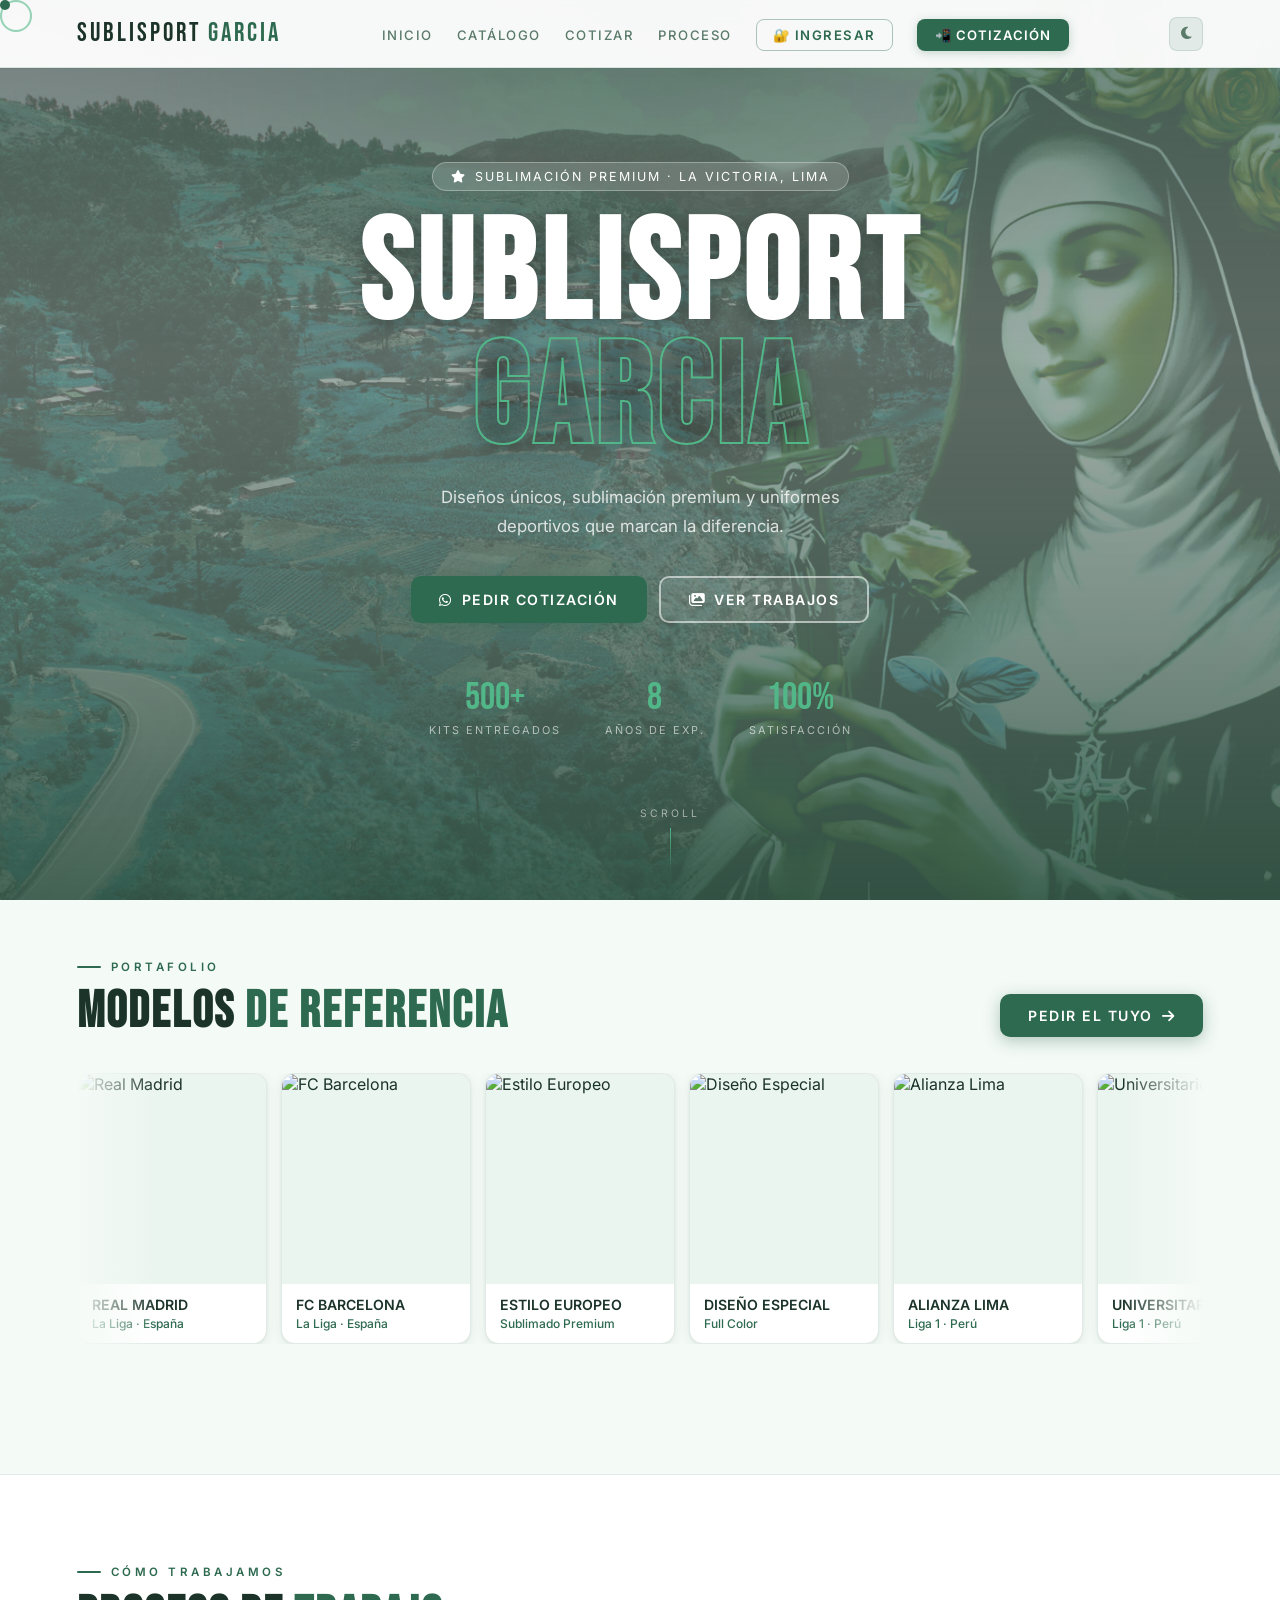
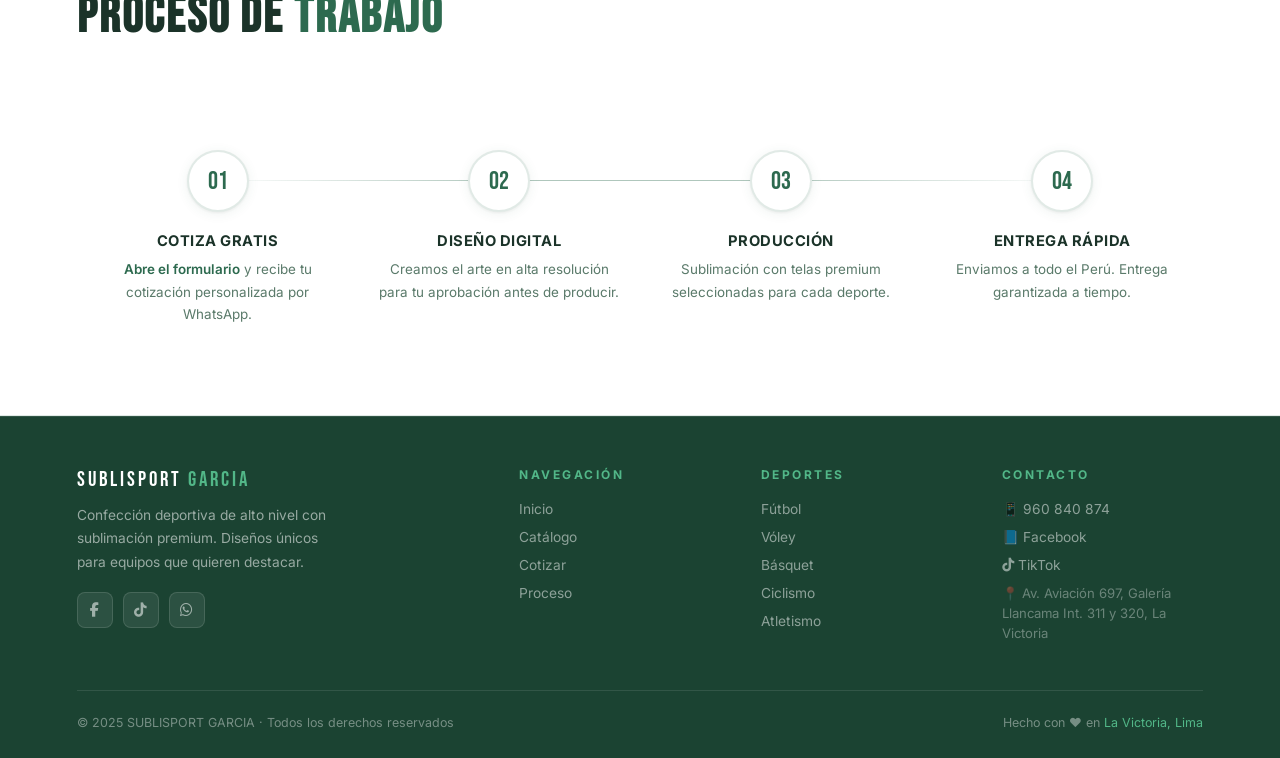
==== commit 451e8cd9: "Rediseño light-first: verde forestal profesional en todo el sistema - Cambio de tema oscuro/neon a t" ====
--- a/src/SubliSport.Web/wwwroot/index.html
+++ b/src/SubliSport.Web/wwwroot/index.html
@@ -1,183 +1,300 @@
 <!DOCTYPE html>
-<html lang="es" data-theme="dark">
+<html lang="es" data-theme="light">
 <head>
 <meta charset="UTF-8">
 <meta name="viewport" content="width=device-width, initial-scale=1.0">
 <title>SUBLISPORT GARCIA | Confección Deportiva de Élite</title>
-<link href="https://fonts.googleapis.com/css2?family=Bebas+Neue&family=Barlow+Condensed:wght@300;400;600;700&family=Barlow:wght@300;400;500&display=swap" rel="stylesheet">
+<link href="https://fonts.googleapis.com/css2?family=Inter:wght@300;400;500;600;700;800&family=Bebas+Neue&display=swap" rel="stylesheet">
 <link rel="stylesheet" href="https://cdnjs.cloudflare.com/ajax/libs/font-awesome/6.5.0/css/all.min.css">
 <style>
-/* ── Tema oscuro esmeralda (default) ── */
+/* ════════════════════════════════════════
+   PALETA — Verde profesional (shadcn style)
+   ════════════════════════════════════════ */
 :root {
-  --primary: #10B981;
-  --primary-light: #34D399;
-  --primary-dark: #059669;
-  --primary-10: rgba(16,185,129,0.1);
-  --primary-15: rgba(16,185,129,0.15);
-  --primary-20: rgba(16,185,129,0.2);
-  --primary-25: rgba(16,185,129,0.25);
-  --primary-glow: rgba(16,185,129,0.35);
-  /* Alias para compatibilidad con JS generado */
+  --primary: #2D6A4F;
+  --primary-light: #52B788;
+  --primary-dark: #1B4332;
+  --primary-hover: #245D44;
+  --p10: rgba(45,106,79,0.1);
+  --p15: rgba(45,106,79,0.15);
+  --p20: rgba(45,106,79,0.2);
+  /* Alias JS */
   --gold: var(--primary);
   --gold-light: var(--primary-light);
-  /* Fondos */
-  --black: #030D09;
-  --dark: #071410;
-  --card: #0C1F18;
-  --card-hover: #112B22;
-  /* Bordes */
-  --border: rgba(16,185,129,0.2);
-  --border-hover: rgba(16,185,129,0.48);
-  /* Texto */
-  --white: #ECFDF5;
-  --gray: #6B9E8A;
-  --text-muted: rgba(236,253,245,0.5);
+
+  /* ── Tema claro (DEFAULT) ── */
+  --bg: #F4FAF6;
+  --surface: #FFFFFF;
+  --surface2: #EBF5EF;
+  --border: rgba(45,106,79,0.14);
+  --border-active: rgba(45,106,79,0.38);
+  --text: #1B3329;
+  --text-muted: #5A7A6A;
+  --text-faint: rgba(27,51,41,0.45);
+  --hero-overlay: linear-gradient(180deg, rgba(27,67,50,0.55) 0%, rgba(27,67,50,0.28) 40%, rgba(27,67,50,0.48) 70%, rgba(27,67,50,0.75) 100%);
+  --navbar-bg: rgba(255,255,255,0.95);
+  --sidebar-link-bg: rgba(45,106,79,0.08);
+  --card-shadow: 0 2px 12px rgba(45,106,79,0.08), 0 1px 3px rgba(0,0,0,0.06);
+  --card-shadow-hover: 0 8px 28px rgba(45,106,79,0.14), 0 2px 8px rgba(0,0,0,0.08);
+
   /* Estado */
-  --success: #6ee7a0;
-  --error: #ff8080;
-  /* Accents */
-  --turquoise: #00E5CC;
-  --magenta: #FF2D9A;
-}
-
-/* ── Tema claro esmeralda ── */
-html[data-theme="light"] {
-  --black: #F0FDF8;
-  --dark: #D1FAE5;
-  --card: #FFFFFF;
-  --card-hover: #F0FDF8;
-  --border: rgba(16,185,129,0.18);
-  --border-hover: rgba(16,185,129,0.45);
-  --white: #064E3B;
-  --gray: #047857;
-  --text-muted: rgba(6,78,59,0.55);
-}
-html[data-theme="light"] .site-backdrop-photo { opacity: 0.48; filter: grayscale(5%) sepia(15%) hue-rotate(100deg) contrast(1.05) brightness(0.78); }
-html[data-theme="light"] .site-backdrop-glow { opacity: 0.3; }
-html[data-theme="light"] .site-backdrop-veil {
-  background: linear-gradient(180deg, rgba(240,253,248,0.58) 0%, rgba(240,253,248,0.32) 38%, rgba(240,253,248,0.52) 62%, rgba(240,253,248,0.82) 100%);
-}
-html[data-theme="light"] .navbar { background: rgba(255,255,255,0.95); }
-html[data-theme="light"] .hamburger span { background: var(--white); }
-html[data-theme="light"] .nav-links { background: rgba(255,255,255,0.98); }
+  --ok: #15803D;
+  --err: #DC2626;
+  --warn: #D97706;
+  --info: #2563EB;
+}
+
+/* ── Tema oscuro ── */
+html[data-theme="dark"] {
+  --bg: #030D09;
+  --surface: #0C1F18;
+  --surface2: #071410;
+  --border: rgba(82,183,136,0.18);
+  --border-active: rgba(82,183,136,0.45);
+  --text: #ECFDF5;
+  --text-muted: #6B9E8A;
+  --text-faint: rgba(236,253,245,0.4);
+  --hero-overlay: linear-gradient(180deg, rgba(3,13,9,0.68) 0%, rgba(3,13,9,0.32) 40%, rgba(3,13,9,0.50) 70%, rgba(3,13,9,0.92) 100%);
+  --navbar-bg: rgba(3,13,9,0.95);
+  --sidebar-link-bg: rgba(82,183,136,0.1);
+  --card-shadow: 0 2px 12px rgba(0,0,0,0.3);
+  --card-shadow-hover: 0 8px 28px rgba(0,0,0,0.4);
+  --ok: #6ee7a0;
+  --err: #ff8080;
+  --warn: #ffb347;
+  --info: #87b3ff;
+  --primary-light: #52B788;
+}
 
 *, *::before, *::after { margin:0; padding:0; box-sizing:border-box; }
 html { scroll-behavior: smooth; }
-body { background: var(--black); color: var(--white); font-family: 'Barlow', sans-serif; overflow-x: hidden; cursor: none; position: relative; transition: background 0.35s, color 0.35s; }
-
+body {
+  background: var(--bg);
+  color: var(--text);
+  font-family: 'Inter', 'Segoe UI', sans-serif;
+  overflow-x: hidden;
+  cursor: none;
+  position: relative;
+  transition: background 0.35s, color 0.35s;
+}
+
+/* ── Cursor ── */
+.cursor { width:10px; height:10px; background:var(--primary); border-radius:50%; position:fixed; top:0; left:0; pointer-events:none; z-index:99999; transition:transform 0.1s; }
+.cursor-ring { width:32px; height:32px; border:2px solid var(--primary-light); border-radius:50%; position:fixed; top:0; left:0; pointer-events:none; z-index:99998; transition:all 0.15s ease; opacity:0.6; }
+
+::-webkit-scrollbar { width: 5px; }
+::-webkit-scrollbar-track { background: var(--surface2); }
+::-webkit-scrollbar-thumb { background: var(--primary-light); border-radius: 8px; }
+
+/* ── Fondo imagen (hero) ── */
 .site-backdrop { position: fixed; inset: 0; z-index: 0; pointer-events: none; overflow: hidden; }
-.site-backdrop-photo { position: absolute; inset: -6%; background: url('assets/img/santa-rosita.jpg') center/cover no-repeat; opacity: 0.55; filter: grayscale(8%) sepia(20%) hue-rotate(100deg) contrast(1.06) brightness(0.62); transform: scale(1.06); animation: bgDrift 32s ease-in-out infinite alternate; transition: opacity 0.4s, filter 0.4s; }
-.site-backdrop-glow { position: absolute; inset: 0; background: radial-gradient(ellipse 100% 75% at 50% -5%, rgba(16,185,129,0.22) 0%, transparent 52%), radial-gradient(ellipse 65% 55% at 95% 95%, rgba(16,185,129,0.08) 0%, transparent 48%), radial-gradient(ellipse 55% 45% at 5% 85%, rgba(52,211,153,0.06) 0%, transparent 42%); }
-.site-backdrop-veil { position: absolute; inset: 0; background: linear-gradient(180deg, rgba(6,5,15,0.72) 0%, rgba(6,5,15,0.36) 38%, rgba(6,5,15,0.55) 62%, rgba(6,5,15,0.90) 100%), linear-gradient(118deg, rgba(6,5,15,0.65) 0%, transparent 40%, rgba(6,5,15,0.70) 100%); transition: background 0.35s; }
-@keyframes bgDrift { from { transform: scale(1.06) translate(0, 0); } to { transform: scale(1.09) translate(-0.8%, 0.6%); } }
+.site-backdrop-photo {
+  position: absolute; inset: -6%;
+  background: url('assets/img/santa-rosita.jpg') center/cover no-repeat;
+  opacity: 0.52;
+  filter: grayscale(5%) sepia(18%) hue-rotate(100deg) contrast(1.06) brightness(0.7);
+  transform: scale(1.06);
+  animation: bgDrift 32s ease-in-out infinite alternate;
+  transition: opacity 0.4s;
+}
+html[data-theme="dark"] .site-backdrop-photo { opacity: 0.58; brightness: 0.6; }
+.site-backdrop-glow { position: absolute; inset: 0; background: radial-gradient(ellipse 90% 65% at 50% 0%, rgba(45,106,79,0.18) 0%, transparent 55%); }
+.site-backdrop-veil { position: absolute; inset: 0; background: var(--hero-overlay); transition: background 0.35s; }
+@keyframes bgDrift { from { transform: scale(1.06) translate(0,0); } to { transform: scale(1.09) translate(-0.8%,0.6%); } }
 .navbar, .hero, .section, footer { position: relative; z-index: 1; }
 
-.cursor { width:12px; height:12px; background:var(--primary); border-radius:50%; position:fixed; top:0; left:0; pointer-events:none; z-index:99999; transition:transform 0.1s; mix-blend-mode:exclusion; }
-.cursor-ring { width:36px; height:36px; border:1.5px solid var(--primary-light); border-radius:50%; position:fixed; top:0; left:0; pointer-events:none; z-index:99998; transition:all 0.15s ease; opacity:0.7; }
-::-webkit-scrollbar { width: 4px; }
-::-webkit-scrollbar-track { background: var(--black); }
-::-webkit-scrollbar-thumb { background: linear-gradient(var(--primary), var(--primary-light)); border-radius: 4px; }
-
 /* ── Navbar ── */
-.navbar { display:flex; justify-content:space-between; align-items:center; padding:0 6%; height:70px; background:rgba(6,5,15,0.95); backdrop-filter:blur(16px); position:fixed; width:100%; z-index:1000; border-bottom:1px solid var(--border); transition:all 0.3s; }
-.navbar.scrolled { box-shadow: 0 4px 40px rgba(16,185,129,0.15); border-bottom-color: var(--border-hover); }
-.logo { font-family:'Bebas Neue'; font-size:1.7rem; letter-spacing:3px; color:var(--white); text-decoration:none; }
-.logo span { color:var(--primary-light); background: linear-gradient(135deg, var(--primary), var(--primary-light)); -webkit-background-clip: text; -webkit-text-fill-color: transparent; background-clip: text; }
-.nav-links { display:flex; list-style:none; gap:28px; align-items:center; }
-.nav-links a { color:var(--text-muted); text-decoration:none; font-family:'Barlow Condensed'; font-size:0.9rem; letter-spacing:2px; text-transform:uppercase; transition:color 0.25s; position:relative; padding-bottom:4px; }
-.nav-links a::after { content:''; position:absolute; bottom:0; left:0; width:0; height:1.5px; background:linear-gradient(90deg, var(--primary), var(--primary-light)); transition:width 0.3s; }
-.nav-links a:hover { color:var(--white); }
+.navbar {
+  display:flex; justify-content:space-between; align-items:center;
+  padding:0 6%; height:68px;
+  background: var(--navbar-bg);
+  backdrop-filter: blur(16px);
+  position:fixed; width:100%; z-index:1000;
+  border-bottom: 1px solid var(--border);
+  box-shadow: 0 1px 0 var(--border);
+  transition: all 0.3s;
+}
+.navbar.scrolled { box-shadow: 0 2px 20px rgba(45,106,79,0.12); }
+.logo { font-family:'Bebas Neue'; font-size:1.6rem; letter-spacing:3px; color:var(--text); text-decoration:none; }
+.logo span { color: var(--primary); }
+.nav-links { display:flex; list-style:none; gap:24px; align-items:center; }
+.nav-links a {
+  color: var(--text-muted);
+  text-decoration:none;
+  font-size:0.82rem; font-weight:500;
+  letter-spacing:1.5px; text-transform:uppercase;
+  transition: color 0.2s;
+  position: relative; padding-bottom: 3px;
+}
+.nav-links a::after { content:''; position:absolute; bottom:0; left:0; width:0; height:2px; background:var(--primary); border-radius:1px; transition:width 0.25s; }
+.nav-links a:hover { color: var(--text); }
 .nav-links a:hover::after { width:100%; }
-.nav-cta { background:linear-gradient(135deg, var(--primary), var(--primary-light))!important; color:#fff!important; padding:8px 20px!important; border-radius:8px!important; font-weight:700!important; letter-spacing:1.5px!important; box-shadow: 0 4px 18px rgba(16,185,129,0.4)!important; transition: all 0.3s!important; }
+.nav-cta {
+  background: var(--primary)!important; color:#fff!important;
+  padding:8px 18px!important; border-radius:8px!important;
+  font-weight:600!important; letter-spacing:1px!important;
+  box-shadow: 0 2px 10px rgba(45,106,79,0.25)!important;
+  transition: all 0.2s!important;
+}
 .nav-cta::after { display:none!important; }
-.nav-cta:hover { box-shadow: 0 6px 24px rgba(16,185,129,0.6)!important; transform: translateY(-1px); opacity: 0.9; }
-.nav-login { border:1.5px solid var(--border-hover)!important; color:var(--primary-light)!important; padding:7px 18px!important; border-radius:8px!important; font-weight:600!important; letter-spacing:1.5px!important; transition: all 0.25s!important; }
+.nav-cta:hover { background: var(--primary-hover)!important; transform: translateY(-1px); box-shadow: 0 4px 16px rgba(45,106,79,0.35)!important; }
+.nav-login {
+  border: 1.5px solid var(--border-active)!important; color:var(--primary)!important;
+  padding:7px 16px!important; border-radius:8px!important; font-weight:600!important;
+}
 .nav-login::after { display:none!important; }
-.nav-login:hover { background:var(--primary-10)!important; color:var(--white)!important; border-color: var(--primary)!important; }
-.theme-toggle { background:var(--primary-10); border:1.5px solid var(--border); color:var(--primary-light); width:36px; height:36px; border-radius:8px; cursor:pointer; display:flex; align-items:center; justify-content:center; font-size:0.9rem; transition:all 0.25s; flex-shrink:0; }
-.theme-toggle:hover { background:var(--primary-15); border-color:var(--primary); color:var(--white); }
+.nav-login:hover { background: var(--p10)!important; }
+.theme-toggle {
+  background: var(--p10); border: 1.5px solid var(--border);
+  color: var(--text-muted); width:34px; height:34px;
+  border-radius:8px; cursor:pointer;
+  display:flex; align-items:center; justify-content:center;
+  font-size:0.88rem; transition:all 0.2s; flex-shrink:0;
+}
+.theme-toggle:hover { background: var(--p15); color: var(--primary); border-color: var(--border-active); }
 .hamburger { display:none; flex-direction:column; gap:5px; cursor:pointer; background:none; border:none; }
-.hamburger span { width:24px; height:2px; background:var(--white); transition:0.3s; display:block; }
+.hamburger span { width:22px; height:2px; background:var(--text); transition:0.3s; display:block; }
 
 /* ── Hero ── */
-.hero { height:100vh; display:flex; align-items:center; justify-content:center; text-align:center; position:relative; overflow:hidden; }
-.hero-bg { position:absolute; inset:0; background: radial-gradient(ellipse 75% 55% at 50% 8%, rgba(16,185,129,0.18) 0%, transparent 58%), linear-gradient(180deg, rgba(6,5,15,0.15) 0%, transparent 45%, rgba(10,8,26,0.35) 100%); }
-.field-lines { position:absolute; inset:0; opacity:0.03; background-image: linear-gradient(90deg,rgba(52,211,153,0.8) 1px,transparent 1px), linear-gradient(rgba(52,211,153,0.8) 1px,transparent 1px); background-size:80px 80px; }
-.hero-badge { display:inline-flex; align-items:center; gap:8px; background:var(--primary-10); border:1px solid rgba(16,185,129,0.35); border-radius:30px; padding:6px 18px; font-family:'Barlow Condensed'; font-size:0.82rem; letter-spacing:2px; color:var(--primary-light); text-transform:uppercase; margin-bottom:24px; animation:fadeDown 1s 0.2s both; }
-.hero-content { position:relative; z-index:2; max-width:900px; padding:0 20px; }
-.hero-content h1 { font-family:'Bebas Neue'; font-size:clamp(5rem,11vw,10rem); line-height:0.88; letter-spacing:6px; margin-bottom:22px; animation:fadeUp 1s 0.4s both; }
+.hero {
+  height: 100vh; display:flex; align-items:center; justify-content:center;
+  text-align:center; position:relative; overflow:hidden;
+}
+.hero-bg { position:absolute; inset:0; background: radial-gradient(ellipse 70% 50% at 50% 10%, rgba(45,106,79,0.15) 0%, transparent 55%); }
+.hero-content { position:relative; z-index:2; max-width:900px; padding:0 24px; }
+.hero-badge {
+  display:inline-flex; align-items:center; gap:8px;
+  background: rgba(255,255,255,0.15); border: 1px solid rgba(255,255,255,0.3);
+  backdrop-filter: blur(8px);
+  border-radius:30px; padding:6px 18px;
+  font-size:0.78rem; letter-spacing:2px; color:#fff; text-transform:uppercase;
+  margin-bottom:24px; animation:fadeDown 1s 0.2s both;
+}
+.hero-content h1 {
+  font-family:'Bebas Neue'; font-size:clamp(5rem,11vw,10rem);
+  line-height:0.88; letter-spacing:5px; margin-bottom:20px;
+  animation:fadeUp 1s 0.4s both; color:#fff;
+  text-shadow: 0 4px 24px rgba(0,0,0,0.35);
+}
 .hero-content h1 em { font-style:normal; -webkit-text-stroke:2px var(--primary-light); color:transparent; }
-.hero-content p { font-size:1.05rem; color:var(--text-muted); max-width:460px; margin:0 auto 36px; line-height:1.7; font-weight:300; animation:fadeUp 1s 0.6s both; }
-.hero-btns { display:flex; gap:14px; justify-content:center; flex-wrap:wrap; animation:fadeUp 1s 0.8s both; }
-.btn-main { background:linear-gradient(135deg, var(--primary), var(--primary-light)); color:#fff; padding:14px 34px; text-decoration:none; font-family:'Barlow Condensed'; font-size:0.95rem; font-weight:700; letter-spacing:2.5px; text-transform:uppercase; border-radius:10px; transition:all 0.3s; border:none; display:inline-flex; align-items:center; gap:10px; cursor:pointer; box-shadow: 0 6px 22px rgba(16,185,129,0.4); }
-.btn-main:hover { transform:translateY(-3px); box-shadow: 0 12px 30px rgba(16,185,129,0.55); filter: brightness(1.08); }
-.btn-outline { border:2px solid var(--border-hover); color:var(--primary-light); padding:14px 32px; text-decoration:none; font-family:'Barlow Condensed'; font-size:0.95rem; font-weight:700; letter-spacing:2.5px; text-transform:uppercase; border-radius:10px; transition:all 0.3s; display:inline-flex; align-items:center; gap:8px; background: var(--primary-10); }
-.btn-outline:hover { border-color:var(--primary); color:var(--white); background: var(--primary-15); transform:translateY(-3px); }
-.hero-stats { display:flex; gap:44px; justify-content:center; margin-top:60px; animation:fadeUp 1s 1s both; }
+.hero-content p {
+  font-size:1.05rem; color:rgba(255,255,255,0.8);
+  max-width:440px; margin:0 auto 36px; line-height:1.7; font-weight:400;
+  animation:fadeUp 1s 0.6s both;
+}
+.hero-btns { display:flex; gap:12px; justify-content:center; flex-wrap:wrap; animation:fadeUp 1s 0.8s both; }
+.btn-main {
+  background: var(--primary); color:#fff;
+  padding:13px 28px; text-decoration:none;
+  font-size:0.88rem; font-weight:600; letter-spacing:1.5px; text-transform:uppercase;
+  border-radius:10px; transition:all 0.25s; border:none;
+  display:inline-flex; align-items:center; gap:9px; cursor:pointer;
+  box-shadow: 0 4px 16px rgba(45,106,79,0.35);
+}
+.btn-main:hover { background: var(--primary-dark); transform:translateY(-2px); box-shadow: 0 8px 24px rgba(45,106,79,0.45); }
+.btn-outline {
+  border: 2px solid rgba(255,255,255,0.55); color:#fff;
+  padding:13px 28px; text-decoration:none;
+  font-size:0.88rem; font-weight:600; letter-spacing:1.5px; text-transform:uppercase;
+  border-radius:10px; transition:all 0.25s;
+  display:inline-flex; align-items:center; gap:8px;
+  backdrop-filter: blur(4px); background: rgba(255,255,255,0.08);
+}
+.btn-outline:hover { border-color:rgba(255,255,255,0.85); background: rgba(255,255,255,0.15); transform:translateY(-2px); }
+.hero-stats { display:flex; gap:44px; justify-content:center; margin-top:56px; animation:fadeUp 1s 1s both; }
 .stat { text-align:center; }
-.stat-num { font-family:'Bebas Neue'; font-size:2.5rem; color:var(--primary-light); line-height:1; display:block; }
-.stat-label { font-family:'Barlow Condensed'; font-size:0.72rem; letter-spacing:2px; text-transform:uppercase; color:var(--gray); }
-.scroll-indicator { position:absolute; bottom:30px; left:50%; transform:translateX(-50%); display:flex; flex-direction:column; align-items:center; gap:8px; animation:fadeUp 1s 1.2s both; }
-.scroll-line { width:1px; height:50px; background:linear-gradient(to bottom,var(--primary-light),transparent); animation:scrollPulse 2s infinite; }
-.scroll-text { font-family:'Barlow Condensed'; font-size:0.68rem; letter-spacing:3px; color:var(--gray); text-transform:uppercase; }
+.stat-num { font-family:'Bebas Neue'; font-size:2.4rem; color:var(--primary-light); line-height:1; display:block; }
+.stat-label { font-size:0.68rem; letter-spacing:2px; text-transform:uppercase; color:rgba(255,255,255,0.6); }
+.scroll-indicator { position:absolute; bottom:28px; left:50%; transform:translateX(-50%); display:flex; flex-direction:column; align-items:center; gap:8px; animation:fadeUp 1s 1.2s both; }
+.scroll-line { width:1px; height:44px; background:linear-gradient(to bottom, var(--primary-light), transparent); animation:scrollPulse 2s infinite; }
+.scroll-text { font-size:0.65rem; letter-spacing:3px; color:rgba(255,255,255,0.55); text-transform:uppercase; }
 
 /* ── Sections ── */
-.section { padding:90px 6%; }
-.section-tag { font-family:'Barlow Condensed'; font-size:0.78rem; letter-spacing:4px; color:var(--primary-light); text-transform:uppercase; display:flex; align-items:center; gap:12px; margin-bottom:14px; }
-.section-tag::before { content:''; width:28px; height:1.5px; background:linear-gradient(90deg, var(--primary), var(--primary-light)); }
-.section-title { font-family:'Bebas Neue'; font-size:clamp(2rem,4vw,3.5rem); letter-spacing:3px; line-height:1; margin-bottom:50px; }
-.section-title span { color:var(--primary-light); }
-
-/* ── Catalog ── */
-.catalog-intro { display:flex; justify-content:space-between; align-items:flex-end; margin-bottom:40px; flex-wrap:wrap; gap:16px; }
+.section { padding: 90px 6%; background: var(--bg); }
+.section-tag {
+  font-size:0.72rem; letter-spacing:3.5px; color:var(--primary); text-transform:uppercase;
+  display:flex; align-items:center; gap:10px; margin-bottom:12px; font-weight:600;
+}
+.section-tag::before { content:''; width:24px; height:2px; background:var(--primary); border-radius:1px; }
+.section-title { font-family:'Bebas Neue'; font-size:clamp(2rem,4vw,3.2rem); letter-spacing:2px; line-height:1; margin-bottom:48px; color: var(--text); }
+.section-title span { color: var(--primary); }
+
+/* ── Catálogo ── */
+.catalog-intro { display:flex; justify-content:space-between; align-items:flex-end; margin-bottom:36px; flex-wrap:wrap; gap:16px; }
 .jerseys-slider-wrap { overflow:hidden; position:relative; }
 .jerseys-slider-wrap::before, .jerseys-slider-wrap::after { content:''; position:absolute; top:0; bottom:0; width:80px; z-index:2; pointer-events:none; }
-.jerseys-slider-wrap::before { left:0; background:linear-gradient(to right,var(--black),transparent); }
-.jerseys-slider-wrap::after { right:0; background:linear-gradient(to left,var(--black),transparent); }
-.jerseys-track { display:flex; gap:16px; animation:slideLoop 30s linear infinite; width:max-content; }
+.jerseys-slider-wrap::before { left:0; background:linear-gradient(to right, var(--bg), transparent); }
+.jerseys-slider-wrap::after { right:0; background:linear-gradient(to left, var(--bg), transparent); }
+.jerseys-track { display:flex; gap:14px; animation:slideLoop 30s linear infinite; width:max-content; }
 .jerseys-track:hover { animation-play-state:paused; }
-.jersey-card { width:200px; flex-shrink:0; background:var(--card); border:1px solid var(--border); border-radius:14px; overflow:hidden; transition:all 0.35s; cursor:pointer; }
-.jersey-card:hover { border-color:var(--primary); transform:translateY(-6px); box-shadow:0 16px 40px rgba(16,185,129,0.25); }
-.jersey-card img { width:100%; height:220px; object-fit:contain; object-position:center; display:block; background:var(--dark); transition:transform 0.4s; }
-.jersey-card:hover img { transform:scale(1.05); }
-.jersey-card-info { padding:14px 16px; }
-.jersey-card-info h4 { font-family:'Barlow Condensed'; font-size:1rem; letter-spacing:1px; text-transform:uppercase; margin-bottom:3px; color: var(--white); }
-.jersey-card-info p { font-size:0.78rem; color:var(--primary-light); letter-spacing:1px; }
-
-/* ── Process ── */
-.process-section { padding:90px 6%; background:rgba(11,8,26,0.72); backdrop-filter:blur(3px); position:relative; overflow:hidden; }
-.process-section::before { content:''; position:absolute; top:0; left:0; right:0; height:1px; background:linear-gradient(90deg, transparent, var(--border-hover), transparent); }
+.jersey-card {
+  width:190px; flex-shrink:0; background:var(--surface); border:1px solid var(--border);
+  border-radius:14px; overflow:hidden; transition:all 0.3s; cursor:pointer;
+  box-shadow: var(--card-shadow);
+}
+.jersey-card:hover { border-color: var(--border-active); transform:translateY(-5px); box-shadow: var(--card-shadow-hover); }
+.jersey-card img { width:100%; height:210px; object-fit:contain; object-position:center; display:block; background: var(--surface2); transition:transform 0.4s; }
+.jersey-card:hover img { transform:scale(1.04); }
+.jersey-card-info { padding:12px 14px; }
+.jersey-card-info h4 { font-size:0.88rem; font-weight:600; text-transform:uppercase; margin-bottom:3px; color: var(--text); }
+.jersey-card-info p { font-size:0.75rem; color:var(--primary); font-weight:500; }
+
+/* ── Proceso ── */
+.process-section {
+  padding:90px 6%;
+  background: var(--surface);
+  border-top: 1px solid var(--border);
+  border-bottom: 1px solid var(--border);
+}
 .steps-grid { display:grid; grid-template-columns:repeat(4,1fr); gap:0; position:relative; }
-.steps-grid::before { content:''; position:absolute; top:34px; left:10%; right:10%; height:1px; background:linear-gradient(90deg,transparent,var(--border),var(--border),var(--border),transparent); }
-.step { text-align:center; padding:0 16px; }
-.step-num { width:68px; height:68px; border-radius:50%; background:var(--card); border:2px solid var(--border); display:flex; align-items:center; justify-content:center; font-family:'Bebas Neue'; font-size:1.7rem; color:var(--primary-light); margin:0 auto 20px; position:relative; z-index:1; transition:all 0.3s; }
-.step:hover .step-num { background:var(--primary-10); border-color:var(--primary); box-shadow:0 0 28px rgba(16,185,129,0.3); color:var(--white); }
-.step h3 { font-family:'Barlow Condensed'; font-size:1rem; letter-spacing:1.5px; text-transform:uppercase; margin-bottom:8px; color: var(--white); }
-.step p { color:var(--gray); font-size:0.86rem; line-height:1.6; }
+.steps-grid::before {
+  content:''; position:absolute; top:30px; left:12%; right:12%; height:1px;
+  background: linear-gradient(90deg, transparent, var(--border-active), var(--border-active), transparent);
+}
+.step { text-align:center; padding:0 20px; }
+.step-num {
+  width:62px; height:62px; border-radius:50%;
+  background: var(--surface); border: 2px solid var(--border);
+  display:flex; align-items:center; justify-content:center;
+  font-family:'Bebas Neue'; font-size:1.55rem; color:var(--primary);
+  margin:0 auto 20px; position:relative; z-index:1; transition:all 0.3s;
+  box-shadow: var(--card-shadow);
+}
+.step:hover .step-num { background:var(--primary); color:#fff; border-color:var(--primary); box-shadow: 0 6px 20px rgba(45,106,79,0.3); }
+.step h3 { font-size:0.92rem; font-weight:700; letter-spacing:0.5px; margin-bottom:8px; color: var(--text); text-transform:uppercase; }
+.step p { color:var(--text-muted); font-size:0.84rem; line-height:1.65; }
 
 /* ── Footer ── */
-footer { background:rgba(11,8,26,0.88); backdrop-filter:blur(4px); border-top:1px solid var(--border); padding:50px 6% 28px; position:relative; }
-.footer-top { display:grid; grid-template-columns:2fr 1fr 1fr 1fr; gap:44px; margin-bottom:44px; }
-.footer-brand .logo { font-size:1.4rem; margin-bottom:14px; display:block; }
-.footer-brand p { color:var(--gray); font-size:0.88rem; line-height:1.7; max-width:270px; margin-bottom:20px; }
+footer {
+  background: var(--primary-dark); border-top:1px solid rgba(255,255,255,0.1);
+  padding:50px 6% 28px;
+}
+.footer-top { display:grid; grid-template-columns:2fr 1fr 1fr 1fr; gap:40px; margin-bottom:40px; }
+.footer-brand .logo { font-size:1.3rem; margin-bottom:12px; display:block; color:#fff; }
+.footer-brand .logo span { color: var(--primary-light); }
+.footer-brand p { color:rgba(255,255,255,0.55); font-size:0.86rem; line-height:1.7; max-width:260px; margin-bottom:18px; }
 .social-links { display:flex; gap:10px; }
-.social-link { width:38px; height:38px; background:var(--primary-10); border:1px solid var(--border); border-radius:10px; display:flex; align-items:center; justify-content:center; color:var(--gray); font-size:0.95rem; text-decoration:none; transition:all 0.3s; }
-.social-link:hover { background:var(--primary-15); border-color:var(--primary); color:var(--primary-light); transform: translateY(-2px); }
-.footer-col h4 { font-family:'Barlow Condensed'; font-size:0.8rem; letter-spacing:3px; text-transform:uppercase; color:var(--primary-light); margin-bottom:18px; }
+.social-link {
+  width:36px; height:36px; background:rgba(255,255,255,0.08); border:1px solid rgba(255,255,255,0.12);
+  border-radius:8px; display:flex; align-items:center; justify-content:center;
+  color:rgba(255,255,255,0.55); font-size:0.9rem; text-decoration:none; transition:all 0.25s;
+}
+.social-link:hover { background: rgba(82,183,136,0.2); border-color:var(--primary-light); color:var(--primary-light); }
+.footer-col h4 { font-size:0.75rem; letter-spacing:2.5px; text-transform:uppercase; color:var(--primary-light); margin-bottom:16px; font-weight:700; }
 .footer-col ul { list-style:none; }
-.footer-col ul li { margin-bottom:9px; }
-.footer-col ul a { color:var(--gray); text-decoration:none; font-size:0.88rem; transition:color 0.25s; }
-.footer-col ul a:hover { color:var(--white); }
-.footer-bottom { display:flex; justify-content:space-between; align-items:center; padding-top:26px; border-top:1px solid var(--border); flex-wrap:wrap; gap:14px; }
-.footer-bottom p { color:var(--gray); font-size:0.8rem; }
+.footer-col ul li { margin-bottom:8px; }
+.footer-col ul a { color:rgba(255,255,255,0.5); text-decoration:none; font-size:0.86rem; transition:color 0.2s; }
+.footer-col ul a:hover { color:#fff; }
+.footer-bottom { display:flex; justify-content:space-between; align-items:center; padding-top:24px; border-top:1px solid rgba(255,255,255,0.1); flex-wrap:wrap; gap:12px; }
+.footer-bottom p { color:rgba(255,255,255,0.4); font-size:0.78rem; }
 .footer-bottom a { color:var(--primary-light); text-decoration:none; }
 
-/* ── Animations ── */
-@keyframes fadeUp { from{opacity:0;transform:translateY(30px)} to{opacity:1;transform:translateY(0)} }
-@keyframes fadeDown { from{opacity:0;transform:translateY(-20px)} to{opacity:1;transform:translateY(0)} }
+/* ── Animaciones ── */
+@keyframes fadeUp { from{opacity:0;transform:translateY(28px)} to{opacity:1;transform:translateY(0)} }
+@keyframes fadeDown { from{opacity:0;transform:translateY(-18px)} to{opacity:1;transform:translateY(0)} }
 @keyframes scrollPulse { 0%,100%{opacity:0.3} 50%{opacity:1} }
 @keyframes slideLoop { 0%{transform:translateX(0)} 100%{transform:translateX(-50%)} }
-.reveal { opacity:0; transform:translateY(36px); transition:opacity 0.7s,transform 0.7s; }
+.reveal { opacity:0; transform:translateY(32px); transition:opacity 0.65s,transform 0.65s; }
 .reveal.visible { opacity:1; transform:translateY(0); }
 .reveal-delay-1 { transition-delay:0.1s; }
 .reveal-delay-2 { transition-delay:0.2s; }
@@ -185,25 +302,24 @@
 
 /* ── Responsive ── */
 @media(max-width:1024px){
-  .steps-grid{grid-template-columns:repeat(2,1fr);gap:36px;}
+  .steps-grid{grid-template-columns:repeat(2,1fr);gap:32px;}
   .steps-grid::before{display:none;}
   .footer-top{grid-template-columns:1fr 1fr;}
 }
 @media(max-width:768px){
   body{cursor:auto;}
   .cursor,.cursor-ring{display:none;}
-  .nav-links{display:none;flex-direction:column;position:fixed;top:70px;left:0;right:0;background:var(--dark);padding:28px 6%;gap:22px;border-bottom:1px solid var(--border);}
+  .nav-links{display:none;flex-direction:column;position:fixed;top:68px;left:0;right:0;background:var(--navbar-bg);padding:24px 6%;gap:20px;border-bottom:1px solid var(--border);backdrop-filter:blur(16px);}
   .nav-links.open{display:flex;}
   .hamburger{display:flex;}
   .hero-stats{gap:24px;}
-  .stat-num{font-size:2rem;}
   .steps-grid{grid-template-columns:1fr 1fr;}
-  .footer-top{grid-template-columns:1fr;gap:28px;}
+  .footer-top{grid-template-columns:1fr;gap:24px;}
 }
 @media(max-width:480px){
   .steps-grid{grid-template-columns:1fr;}
   .hero-btns{flex-direction:column;align-items:center;}
-  .hero-content h1{font-size:4.2rem;}
+  .hero-content h1{font-size:4rem;}
 }
 </style>
 </head>
@@ -229,7 +345,7 @@
     <li><a href="cotizar.html" target="_blank" rel="noopener noreferrer" class="nav-cta">📲 Cotización</a></li>
   </ul>
   <button class="theme-toggle" id="themeToggle" onclick="toggleTheme()" aria-label="Cambiar tema" title="Cambiar tema">
-    <i class="fas fa-sun" id="themeIcon"></i>
+    <i class="fas fa-moon" id="themeIcon"></i>
   </button>
   <button class="hamburger" id="hamburger" onclick="toggleMenu()">
     <span></span><span></span><span></span>
@@ -238,7 +354,6 @@
 
 <section id="inicio" class="hero">
   <div class="hero-bg"></div>
-  <div class="field-lines"></div>
   <div class="hero-content">
     <div class="hero-badge"><i class="fas fa-star"></i> Sublimación Premium · La Victoria, Lima</div>
     <h1>SUBLISPORT<br><em>GARCIA</em></h1>
@@ -259,13 +374,13 @@
   </div>
 </section>
 
-<section id="catalogo" class="section" style="padding-top:0;">
+<section id="catalogo" class="section" style="padding-top:60px;">
   <div class="catalog-intro">
     <div>
       <div class="section-tag reveal">Portafolio</div>
       <h2 class="section-title reveal reveal-delay-1" style="margin-bottom:0;">MODELOS <span>DE REFERENCIA</span></h2>
     </div>
-    <a href="cotizar.html" target="_blank" rel="noopener noreferrer" class="btn-outline reveal">Pedir el tuyo <i class="fas fa-arrow-right"></i></a>
+    <a href="cotizar.html" target="_blank" rel="noopener noreferrer" class="btn-main reveal">Pedir el tuyo <i class="fas fa-arrow-right"></i></a>
   </div>
   <div class="jerseys-slider-wrap reveal" style="margin-bottom:40px;">
     <div class="jerseys-track" id="catalogTrack"></div>
@@ -273,7 +388,7 @@
 </section>
 
 <section id="proceso" class="process-section">
-  <div style="padding:0 0 70px;">
+  <div style="padding:0 0 60px;">
     <div class="section-tag reveal">Cómo trabajamos</div>
     <h2 class="section-title reveal reveal-delay-1">PROCESO DE <span>TRABAJO</span></h2>
   </div>
@@ -281,22 +396,22 @@
     <div class="step reveal">
       <div class="step-num">01</div>
       <h3>Cotiza gratis</h3>
-      <p><a href="cotizar.html" target="_blank" rel="noopener noreferrer" style="color:var(--primary-light);text-decoration:none;">Abra el formulario</a> y reciba su cotización personalizada por WhatsApp.</p>
+      <p><a href="cotizar.html" target="_blank" rel="noopener noreferrer" style="color:var(--primary);text-decoration:none;font-weight:600;">Abre el formulario</a> y recibe tu cotización personalizada por WhatsApp.</p>
     </div>
     <div class="step reveal reveal-delay-1">
       <div class="step-num">02</div>
       <h3>Diseño digital</h3>
-      <p>Creamos el arte en alta resolución para tu aprobación.</p>
+      <p>Creamos el arte en alta resolución para tu aprobación antes de producir.</p>
     </div>
     <div class="step reveal reveal-delay-2">
       <div class="step-num">03</div>
       <h3>Producción</h3>
-      <p>Sublimación con telas premium seleccionadas.</p>
+      <p>Sublimación con telas premium seleccionadas para cada deporte.</p>
     </div>
     <div class="step reveal reveal-delay-3">
       <div class="step-num">04</div>
       <h3>Entrega rápida</h3>
-      <p>Enviamos a todo el Perú. Entrega a tiempo garantizada.</p>
+      <p>Enviamos a todo el Perú. Entrega garantizada a tiempo.</p>
     </div>
   </div>
 </section>
@@ -324,11 +439,11 @@
     <div class="footer-col">
       <h4>Deportes</h4>
       <ul>
-        <li><a href="cotizar.html" target="_blank" rel="noopener noreferrer">Fútbol</a></li>
-        <li><a href="cotizar.html" target="_blank" rel="noopener noreferrer">Vóley</a></li>
-        <li><a href="cotizar.html" target="_blank" rel="noopener noreferrer">Básquet</a></li>
-        <li><a href="cotizar.html" target="_blank" rel="noopener noreferrer">Ciclismo</a></li>
-        <li><a href="cotizar.html" target="_blank" rel="noopener noreferrer">Atletismo</a></li>
+        <li><a href="cotizar.html" target="_blank">Fútbol</a></li>
+        <li><a href="cotizar.html" target="_blank">Vóley</a></li>
+        <li><a href="cotizar.html" target="_blank">Básquet</a></li>
+        <li><a href="cotizar.html" target="_blank">Ciclismo</a></li>
+        <li><a href="cotizar.html" target="_blank">Atletismo</a></li>
       </ul>
     </div>
     <div class="footer-col">
@@ -337,7 +452,7 @@
         <li><a href="https://wa.me/51960840874" data-wa-contact>📱 960 840 874</a></li>
         <li><a href="https://www.facebook.com/wilber.garcia.902">📘 Facebook</a></li>
         <li><a href="https://www.tiktok.com/@cayarino.sport"><i class="fab fa-tiktok"></i> TikTok</a></li>
-        <li><a href="#" style="color:var(--gray);pointer-events:none;">📍 Av. Aviación 697, Galería Llancama Int. 311 y 320, La Victoria</a></li>
+        <li><a href="#" style="color:rgba(255,255,255,0.35);pointer-events:none;font-size:0.82rem;">📍 Av. Aviación 697, Galería Llancama Int. 311 y 320, La Victoria</a></li>
       </ul>
     </div>
   </div>
@@ -354,16 +469,16 @@
 const cursor = document.getElementById('cursor');
 const ring = document.getElementById('cursorRing');
 document.addEventListener('mousemove', e => {
-  cursor.style.left = e.clientX-6+'px'; cursor.style.top = e.clientY-6+'px';
-  ring.style.left = e.clientX-18+'px'; ring.style.top = e.clientY-18+'px';
+  cursor.style.left = e.clientX-5+'px'; cursor.style.top = e.clientY-5+'px';
+  ring.style.left = e.clientX-16+'px'; ring.style.top = e.clientY-16+'px';
 });
 document.querySelectorAll('a,button,.jersey-card').forEach(el => {
-  el.addEventListener('mouseenter',()=>{cursor.style.transform='scale(2)';ring.style.transform='scale(1.4)';ring.style.opacity='1';});
-  el.addEventListener('mouseleave',()=>{cursor.style.transform='scale(1)';ring.style.transform='scale(1)';ring.style.opacity='0.7';});
+  el.addEventListener('mouseenter',()=>{cursor.style.transform='scale(2.2)';ring.style.transform='scale(1.4)';ring.style.opacity='0.9';});
+  el.addEventListener('mouseleave',()=>{cursor.style.transform='scale(1)';ring.style.transform='scale(1)';ring.style.opacity='0.6';});
 });
 
 /* ── Navbar ── */
-window.addEventListener('scroll',()=>{ document.getElementById('navbar').classList.toggle('scrolled',window.scrollY>20); });
+window.addEventListener('scroll',()=>document.getElementById('navbar').classList.toggle('scrolled',window.scrollY>20));
 function toggleMenu(){ document.getElementById('navLinks').classList.toggle('open'); }
 document.querySelectorAll('.nav-links a').forEach(a=>a.addEventListener('click',()=>document.getElementById('navLinks').classList.remove('open')));
 
@@ -371,20 +486,20 @@
 const obs = new IntersectionObserver(entries=>entries.forEach(e=>{if(e.isIntersecting)e.target.classList.add('visible');}),{threshold:0.1});
 document.querySelectorAll('.reveal').forEach(el=>obs.observe(el));
 
-/* ── Tema ── */
+/* ── Tema (light = default) ── */
 (function(){
-  var saved = localStorage.getItem('sublisport-theme') || 'dark';
+  var saved = localStorage.getItem('sublisport-theme') || 'light';
   document.documentElement.setAttribute('data-theme', saved);
   var icon = document.getElementById('themeIcon');
-  if (icon) icon.className = saved === 'light' ? 'fas fa-moon' : 'fas fa-sun';
+  if (icon) icon.className = saved === 'dark' ? 'fas fa-sun' : 'fas fa-moon';
 })();
 function toggleTheme(){
   var html = document.documentElement;
-  var next = html.getAttribute('data-theme') === 'light' ? 'dark' : 'light';
+  var next = html.getAttribute('data-theme') === 'dark' ? 'light' : 'dark';
   html.setAttribute('data-theme', next);
   localStorage.setItem('sublisport-theme', next);
   var icon = document.getElementById('themeIcon');
-  if (icon) icon.className = next === 'light' ? 'fas fa-moon' : 'fas fa-sun';
+  if (icon) icon.className = next === 'dark' ? 'fas fa-sun' : 'fas fa-moon';
 }
 </script>
 </body>
